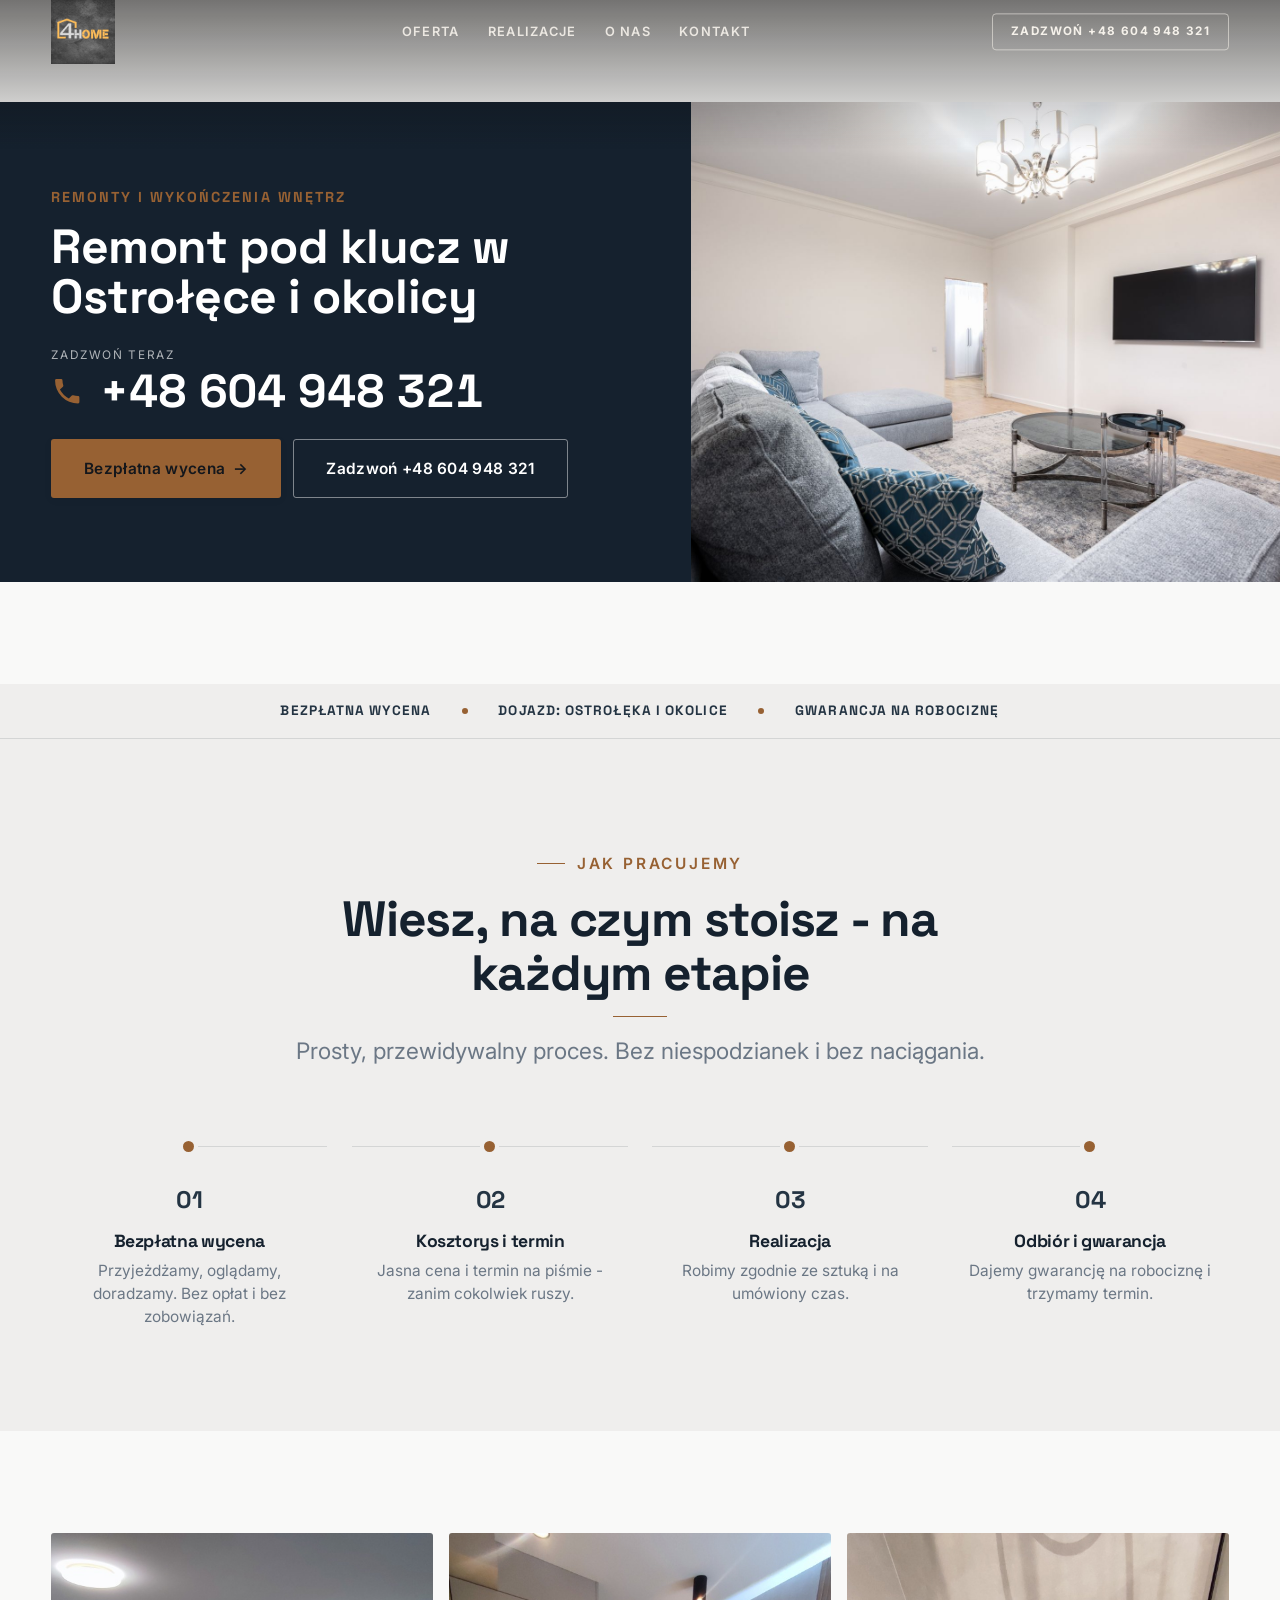
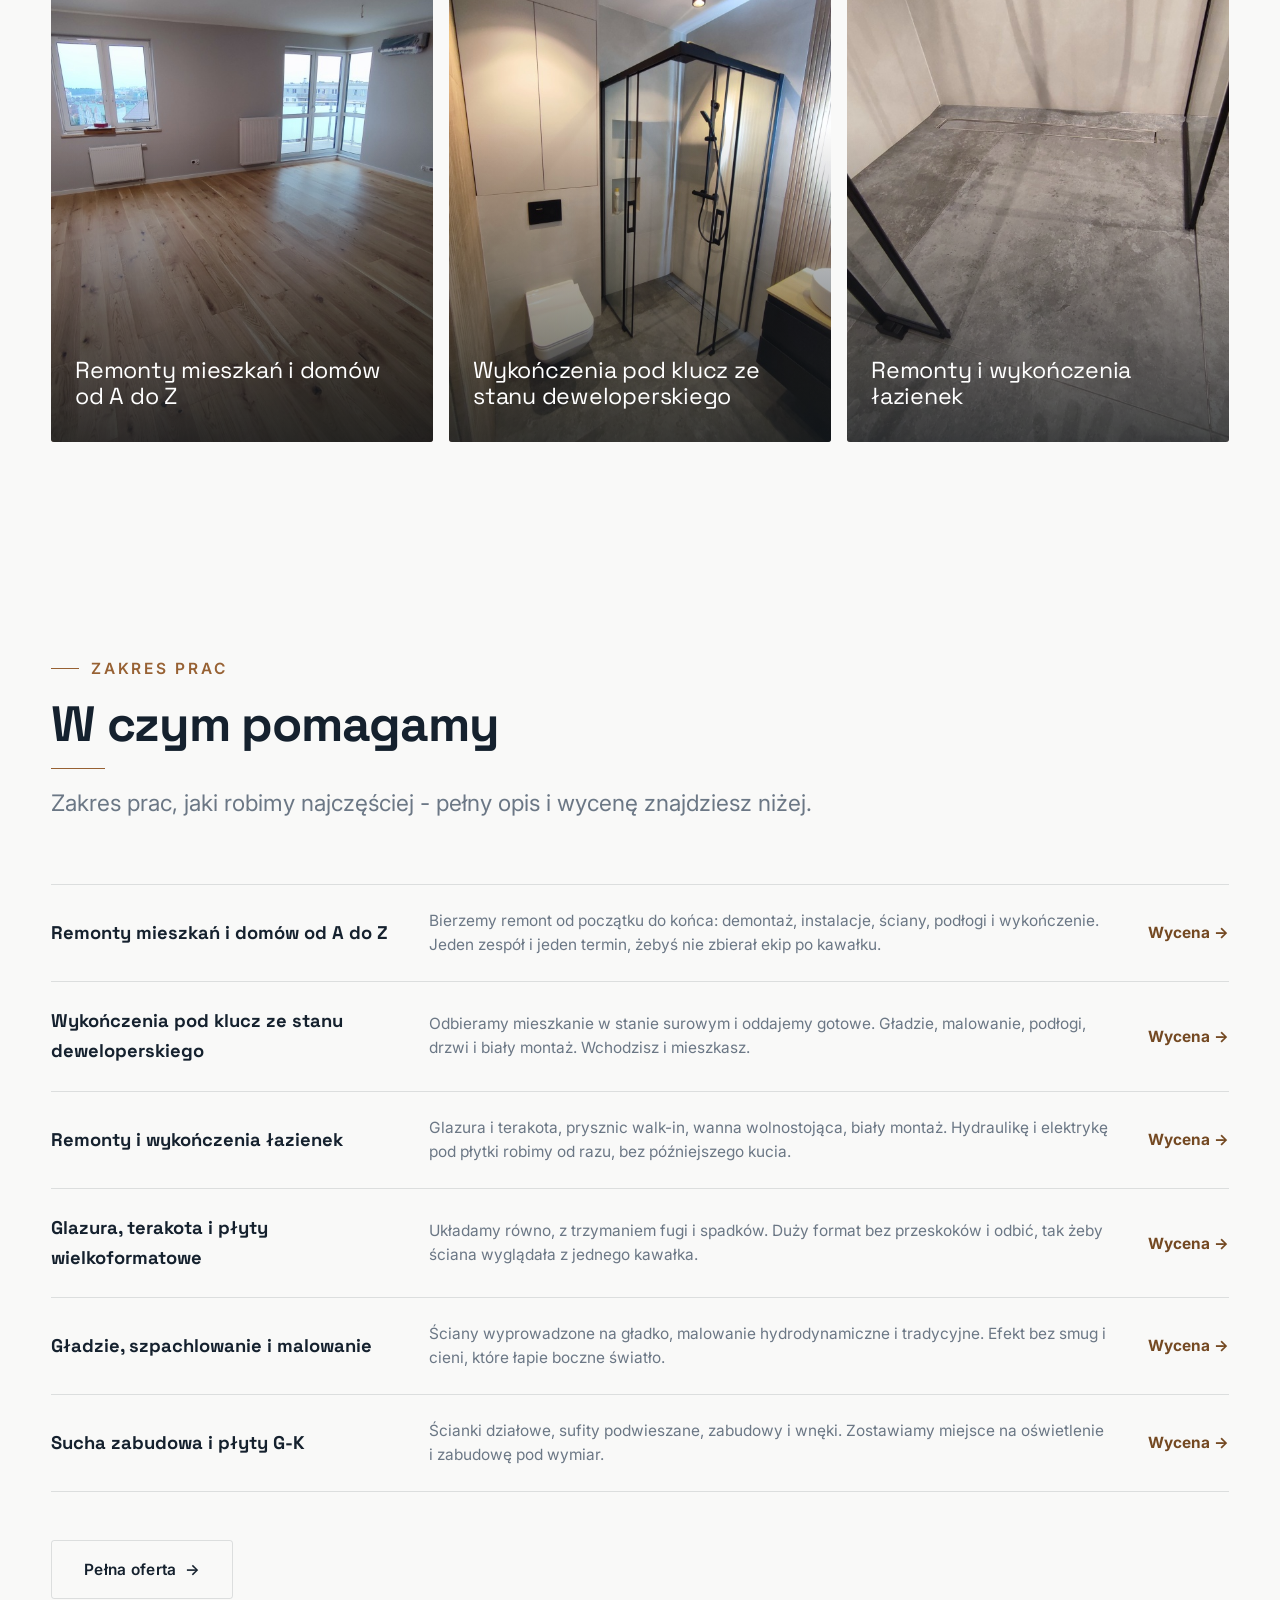
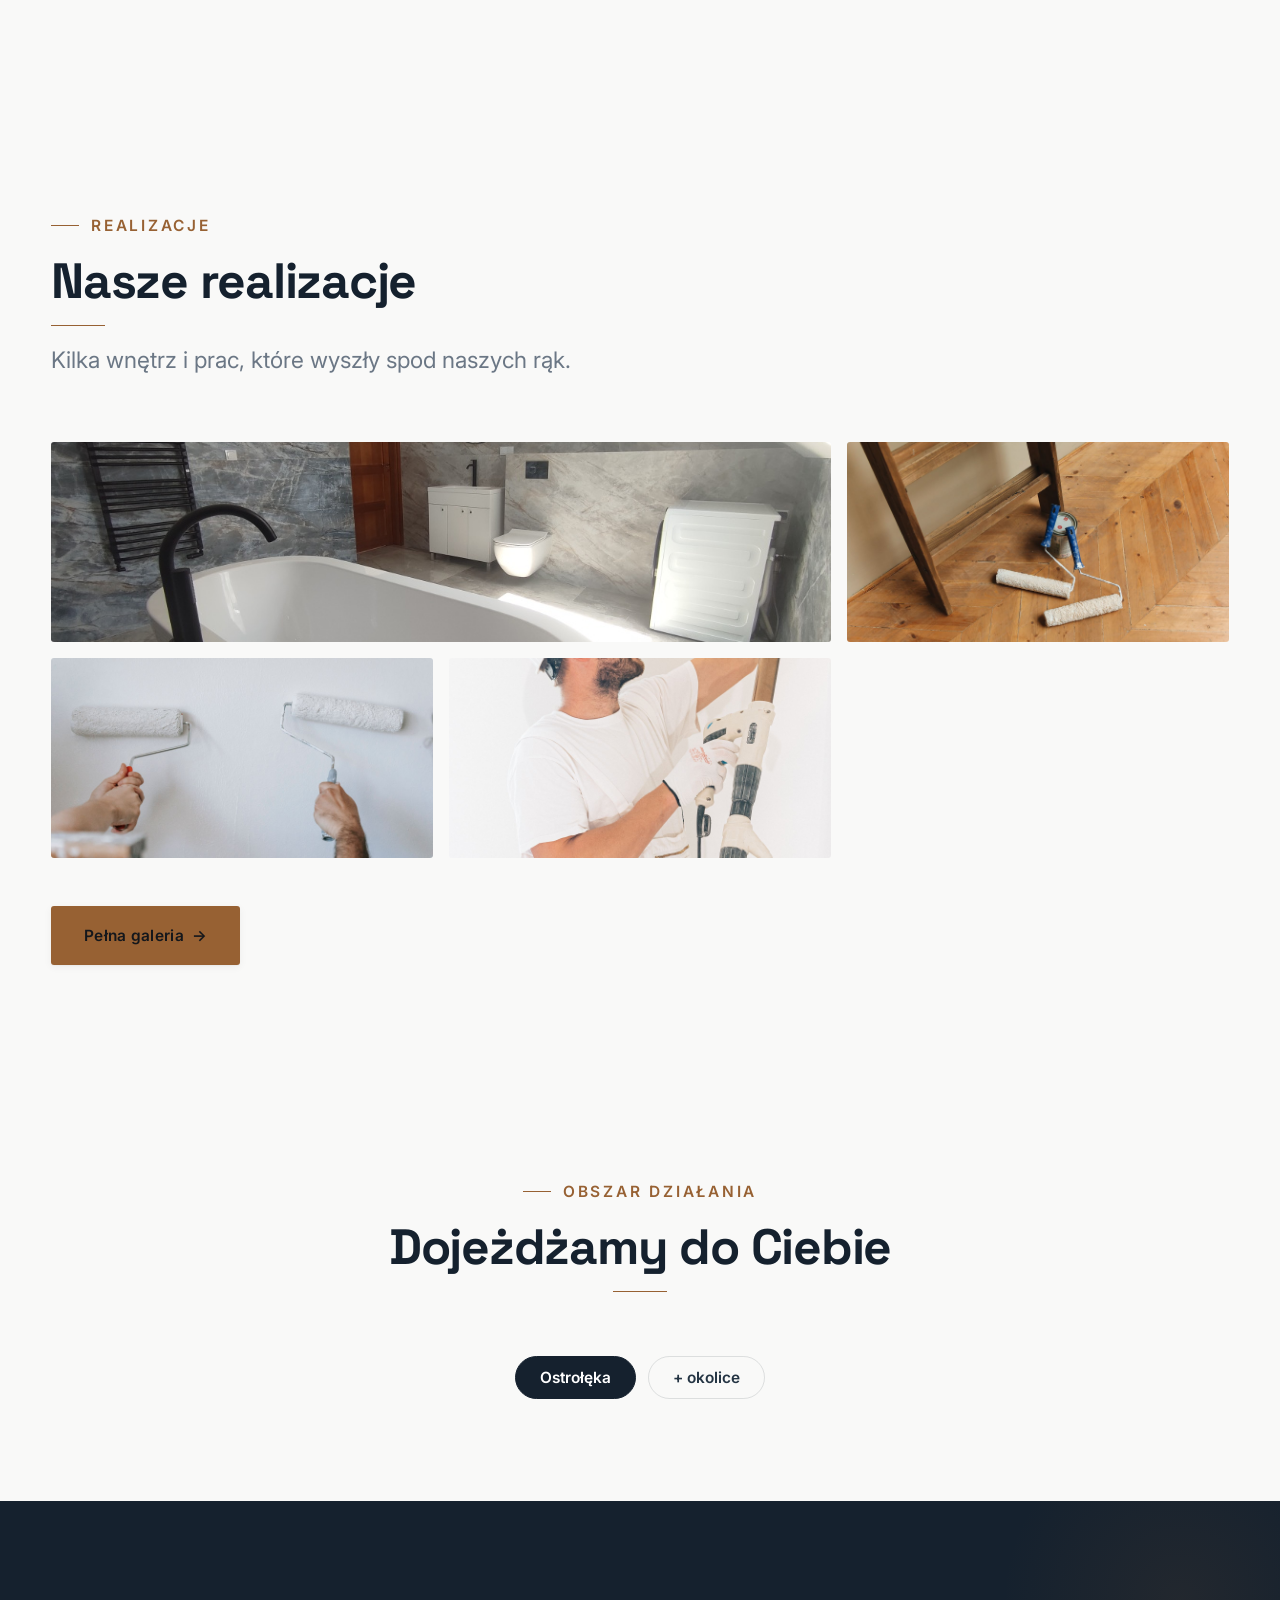
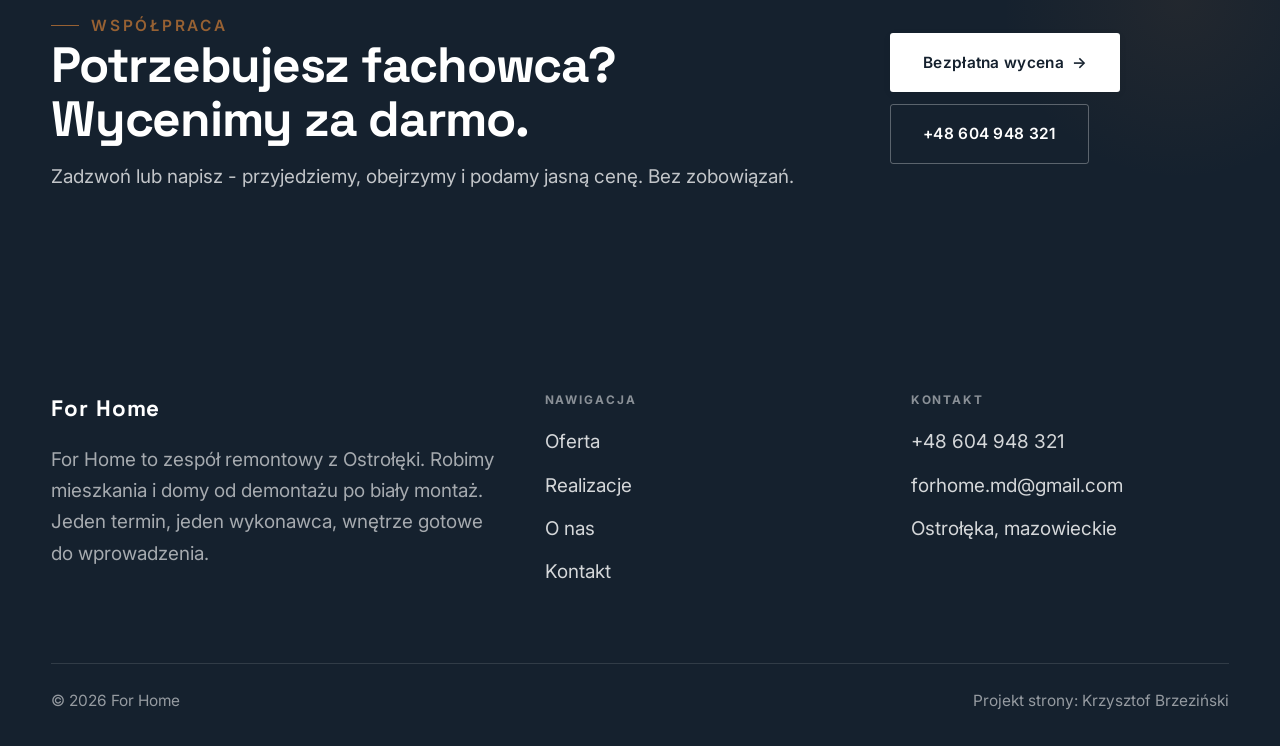
==== index.html @ b2cbcea8 "Demo strony For Home - remonty i wykończenia wnętrz (Ostrołęka)" ====
<!DOCTYPE html>
<html lang="pl">
<head>
<meta charset="UTF-8">
<meta name="viewport" content="width=device-width, initial-scale=1.0">
<title>For Home</title>
<meta name="description" content="For Home - remonty i wykończenia wnętrz w Ostrołęce i okolicy. Mieszkania pod klucz, łazienki, glazura, gładzie i malowanie, sucha zabudowa. Jeden zespół od demontażu po biały montaż. Zadzwoń po wycenę.">
<link rel="preconnect" href="https://fonts.googleapis.com">
<link rel="preconnect" href="https://fonts.gstatic.com" crossorigin>
<link href="https://fonts.googleapis.com/css2?family=Space+Grotesk:wght@500;600;700&family=Inter:wght@400;500;600&display=swap" rel="stylesheet">
<link rel="stylesheet" href="assets/styles.css">
</head>
<body>

<header class="nav">
  <div class="wrap nav-inner">
    <a class="brand brand-has-logo" href="index.html"><img class="brand-logo" src="img/logo.png" alt="For Home"></a>
    <nav class="nav-links">
      <a href="oferta.html">Oferta</a>
      <a href="realizacje.html">Realizacje</a>
      <a href="o-nas.html">O nas</a>
      <a href="kontakt.html">Kontakt</a>
      <a href="tel:+48604948321" class="btn btn-accent">Zadzwoń +48 604 948 321</a>
    </nav>
    <button class="nav-toggle" aria-label="Menu"><span></span><span></span><span></span></button>
  </div>
</header>

<section class="hero-fach">
  <img class="hf-photo" src="img/hero.jpg" alt="For Home">
  <div class="hf-panel">
      <span class="hf-kicker">Remonty i wykończenia wnętrz</span>
      <h1 class="hf-title">Remont pod klucz w Ostrołęce i okolicy</h1>
      <a class="hf-phone" href="tel:+48604948321"><span class="hf-phone-lab">Zadzwoń teraz</span><span class="hf-phone-num"><svg class="ico-tel" width="16" height="16" viewBox="0 0 24 24" fill="none" aria-hidden="true"><path d="M6.6 10.8a15.5 15.5 0 0 0 6.6 6.6l2.2-2.2a1 1 0 0 1 1-.24 11.4 11.4 0 0 0 3.6.58 1 1 0 0 1 1 1V20a1 1 0 0 1-1 1A17 17 0 0 1 3 4a1 1 0 0 1 1-1h3.5a1 1 0 0 1 1 1c0 1.25.2 2.46.58 3.6a1 1 0 0 1-.25 1l-2.23 2.2Z" fill="currentColor"/></svg> +48 604 948 321</span></a>
      <div class="hf-actions">
        <a href="kontakt.html" class="btn btn-accent">Bezpłatna wycena <span class="arr">→</span></a>
        <a href="tel:+48604948321" class="btn btn-ghost hf-ghost">Zadzwoń +48 604 948 321</a>
      </div>
  </div>
</section>
<section class="fach-promise">
  <div class="wrap">
    <ul class="fp-row reveal"><li>Bezpłatna wycena</li><li>Dojazd: Ostrołęka i okolice</li><li>Gwarancja na robociznę</li></ul>
  </div>
</section>
<section class="proces fachowcy">
  <div class="wrap">
    <div class="head center reveal">
      <span class="eyebrow">Jak pracujemy</span>
      <h2>Wiesz, na czym stoisz - na każdym etapie</h2>
      <p>Prosty, przewidywalny proces. Bez niespodzianek i bez naciągania.</p>
    </div>
    <ol class="proces-line">
      <li class="reveal"><span class="pno">01</span><h3>Bezpłatna wycena</h3><p>Przyjeżdżamy, oglądamy, doradzamy. Bez opłat i bez zobowiązań.</p></li>
      <li class="reveal"><span class="pno">02</span><h3>Kosztorys i termin</h3><p>Jasna cena i termin na piśmie - zanim cokolwiek ruszy.</p></li>
      <li class="reveal"><span class="pno">03</span><h3>Realizacja</h3><p>Robimy zgodnie ze sztuką i na umówiony czas.</p></li>
      <li class="reveal"><span class="pno">04</span><h3>Odbiór i gwarancja</h3><p>Dajemy gwarancję na robociznę i trzymamy termin.</p></li>
    </ol>
  </div>
</section>
<section class="gateways-band">
  <div class="wrap">
    <div class="gateways">
      <a href="oferta.html" class="gateway reveal"><img src="img/g1.jpg" alt="Remonty mieszkań i domów od A do Z" loading="lazy"><span class="g-ttl">Remonty mieszkań i domów od A do Z</span></a>
      <a href="oferta.html" class="gateway reveal"><img src="img/g2.jpg" alt="Wykończenia pod klucz ze stanu deweloperskiego" loading="lazy"><span class="g-ttl">Wykończenia pod klucz ze stanu deweloperskiego</span></a>
      <a href="oferta.html" class="gateway reveal"><img src="img/g3.jpg" alt="Remonty i wykończenia łazienek" loading="lazy"><span class="g-ttl">Remonty i wykończenia łazienek</span></a>
    </div>
  </div>
</section>
<section class="fach-uslugi">
  <div class="wrap">
    <div class="head reveal">
      <span class="eyebrow">Zakres prac</span>
      <h2>W czym pomagamy</h2>
      <p>Zakres prac, jaki robimy najczęściej - pełny opis i wycenę znajdziesz niżej.</p>
    </div>
    <ul class="fu-list">
      <li class="fu-row reveal"><div class="fu-name">Remonty mieszkań i domów od A do Z</div><div class="fu-desc">Bierzemy remont od początku do końca: demontaż, instalacje, ściany, podłogi i wykończenie. Jeden zespół i jeden termin, żebyś nie zbierał ekip po kawałku.</div><a class="fu-cta" href="kontakt.html">Wycena <span class="arr">→</span></a></li>
      <li class="fu-row reveal"><div class="fu-name">Wykończenia pod klucz ze stanu deweloperskiego</div><div class="fu-desc">Odbieramy mieszkanie w stanie surowym i oddajemy gotowe. Gładzie, malowanie, podłogi, drzwi i biały montaż. Wchodzisz i mieszkasz.</div><a class="fu-cta" href="kontakt.html">Wycena <span class="arr">→</span></a></li>
      <li class="fu-row reveal"><div class="fu-name">Remonty i wykończenia łazienek</div><div class="fu-desc">Glazura i terakota, prysznic walk-in, wanna wolnostojąca, biały montaż. Hydraulikę i elektrykę pod płytki robimy od razu, bez późniejszego kucia.</div><a class="fu-cta" href="kontakt.html">Wycena <span class="arr">→</span></a></li>
      <li class="fu-row reveal"><div class="fu-name">Glazura, terakota i płyty wielkoformatowe</div><div class="fu-desc">Układamy równo, z trzymaniem fugi i spadków. Duży format bez przeskoków i odbić, tak żeby ściana wyglądała z jednego kawałka.</div><a class="fu-cta" href="kontakt.html">Wycena <span class="arr">→</span></a></li>
      <li class="fu-row reveal"><div class="fu-name">Gładzie, szpachlowanie i malowanie</div><div class="fu-desc">Ściany wyprowadzone na gładko, malowanie hydrodynamiczne i tradycyjne. Efekt bez smug i cieni, które łapie boczne światło.</div><a class="fu-cta" href="kontakt.html">Wycena <span class="arr">→</span></a></li>
      <li class="fu-row reveal"><div class="fu-name">Sucha zabudowa i płyty G-K</div><div class="fu-desc">Ścianki działowe, sufity podwieszane, zabudowy i wnęki. Zostawiamy miejsce na oświetlenie i zabudowę pod wymiar.</div><a class="fu-cta" href="kontakt.html">Wycena <span class="arr">→</span></a></li>
    </ul>
    <div style="margin-top:var(--space-7)" class="reveal"><a href="oferta.html" class="btn btn-ghost">Pełna oferta <span class="arr">→</span></a></div>
  </div>
</section>
<section>
  <div class="wrap">
    <div class="head reveal">
      <span class="eyebrow">Realizacje</span>
      <h2>Nasze realizacje</h2>
      <p>Kilka wnętrz i prac, które wyszły spod naszych rąk.</p>
    </div>
    <div class="gallery">
      <div class="tile t-two3 reveal"><img src="img/g4.jpg" alt="Łazienka z wanną wolnostojącą" loading="lazy"><div class="cap">Łazienka z wanną wolnostojącą</div></div>
      <div class="tile t-third reveal"><img src="img/g5.jpg" alt="Montaż podłóg i listew" loading="lazy"><div class="cap">Montaż podłóg i listew</div></div>
      <div class="tile t-third reveal"><img src="img/g6.jpg" alt="Szpachlowanie i malowanie ścian" loading="lazy"><div class="cap">Szpachlowanie i malowanie ścian</div></div>
      <div class="tile t-third reveal"><img src="img/about.jpg" alt="Gładzie i przygotowanie ścian" loading="lazy"><div class="cap">Gładzie i przygotowanie ścian</div></div>
    </div>
    <div style="margin-top:var(--space-7)" class="reveal"><a href="realizacje.html" class="btn btn-accent">Pełna galeria <span class="arr">→</span></a></div>
  </div>
</section>
<section class="obszar">
  <div class="wrap">
    <div class="head center reveal">
      <span class="eyebrow">Obszar działania</span>
      <h2>Dojeżdżamy do Ciebie</h2>
    </div>
    <ul class="obszar-list reveal"><li class="is-home">Ostrołęka</li><li>+ okolice</li></ul>
  </div>
</section>
<section class="cta">
  <div class="wrap">
    <div class="reveal">
      <span class="eyebrow">Współpraca</span>
      <h2>Potrzebujesz fachowca? Wycenimy za darmo.</h2>
      <p>Zadzwoń lub napisz - przyjedziemy, obejrzymy i podamy jasną cenę. Bez zobowiązań.</p>
    </div>
    <div class="cta-actions reveal">
      <a href="kontakt.html" class="btn btn-light">Bezpłatna wycena <span class="arr">→</span></a>
      <a href="tel:+48604948321" class="btn btn-ghost" style="color:#fff;border-color:rgba(255,255,255,.3)">+48 604 948 321</a>
    </div>
  </div>
</section>

<footer>
  <div class="wrap">
    <div class="foot-grid">
      <div class="foot-brand">
        <div class="name">For Home</div>
        <p>For Home to zespół remontowy z Ostrołęki. Robimy mieszkania i domy od demontażu po biały montaż. Jeden termin, jeden wykonawca, wnętrze gotowe do wprowadzenia.</p>
      </div>
      <div class="foot-col">
        <h4>Nawigacja</h4>
        <a href="oferta.html">Oferta</a>
        <a href="realizacje.html">Realizacje</a>
        <a href="o-nas.html">O nas</a>
        <a href="kontakt.html">Kontakt</a>
      </div>
      <div class="foot-col">
        <h4>Kontakt</h4>
        <a href="tel:+48604948321">+48 604 948 321</a>
        <a href="mailto:forhome.md@gmail.com">forhome.md@gmail.com</a>
        <p>Ostrołęka, mazowieckie</p>
      </div>
    </div>
    <div class="foot-bot">
      <span>© 2026 For Home</span>
      <span>Projekt strony: Krzysztof Brzeziński</span>
    </div>
  </div>
</footer>
<div class="sticky-call"><a class="sc-call" href="tel:+48604948321"><svg class="ico-tel" width="16" height="16" viewBox="0 0 24 24" fill="none" aria-hidden="true"><path d="M6.6 10.8a15.5 15.5 0 0 0 6.6 6.6l2.2-2.2a1 1 0 0 1 1-.24 11.4 11.4 0 0 0 3.6.58 1 1 0 0 1 1 1V20a1 1 0 0 1-1 1A17 17 0 0 1 3 4a1 1 0 0 1 1-1h3.5a1 1 0 0 1 1 1c0 1.25.2 2.46.58 3.6a1 1 0 0 1-.25 1l-2.23 2.2Z" fill="currentColor"/></svg> Zadzwoń</a><a class="sc-quote" href="kontakt.html">Bezpłatna wycena</a></div>

<script src="assets/main.js"></script>
</body>
</html>
---- assets/styles.css ----
/* ============================================================
   STOLBASZ — premium, architektoniczny B2B fit-out
   Jasna paleta, zero brązu. System wg premium-web-craft.
   Projekt strony: Krzysztof Brzeziński
   ============================================================ */

:root{
  /* PALETA — jasna, architektoniczna, chłodna */
  --paper:#F4F6F8;          /* główne tło */
  --paper-2:#E7EBEF;        /* sekcje alternatywne (chłodny jasny szary) */
  --paper-3:#E7EBEF;        /* delikatne wypełnienia */
  --ink:#15212E;            /* tekst główny — chłodny grafit */
  --ink-soft:#243443;       /* nagłówki drugorzędne */
  --muted:#6B7785;          /* tekst poboczny */
  --line:rgba(21,33,46,.12);/* hairline */
  --accent:#E8A317;         /* stonowany petrol-slate — jedyny akcent */
  --accent-d:#C9870C;
  --accent-soft:rgba(232,163,23,.10);
  --dark:#15212E;           /* sekcje ciemne (stopka/CTA) */

  /* ODSTĘPY — skala 4/8 */
  --space-1:4px; --space-2:8px; --space-3:12px; --space-4:16px; --space-5:24px;
  --space-6:32px; --space-7:48px; --space-8:64px; --space-9:96px; --space-10:128px;

  /* TYPOGRAFIA — fluid clamp() (skala podbita 16.07.2026: większe, czytelniejsze litery — uwaga Adama) */
  --text-sm:clamp(.9rem,.87rem + .12vw,1rem);
  --text-base:clamp(1.08rem,1.04rem + .18vw,1.2rem);
  --text-lg:clamp(1.24rem,1.15rem + .34vw,1.44rem);
  --text-h3:clamp(1.34rem,1.22rem + .55vw,1.66rem);
  --text-h2:clamp(2.1rem,1.66rem + 2.1vw,3.1rem);
  --text-h1:clamp(2.9rem,2.1rem + 4vw,5.1rem);

  /* PROMIENIE — architektoniczne, raczej ostre */
  --r-sm:3px; --r-md:6px; --r-lg:10px;

  /* RUCH */
  --ease:cubic-bezier(.25,.46,.45,.94); --dur:.24s;

  /* CIENIE — miękkie, warstwowe */
  --sh-sm:0 1px 2px rgba(16,24,32,.04), 0 2px 8px rgba(16,24,32,.05);
  --sh-md:0 2px 6px rgba(16,24,32,.05), 0 12px 28px -8px rgba(16,24,32,.12);
  --sh-lg:0 6px 14px rgba(16,24,32,.07), 0 26px 56px -18px rgba(16,24,32,.22);

  --hairline:1px solid var(--line);

  --font-display:'Space Grotesk','Inter',sans-serif;
  --font-body:'Inter',sans-serif;
}

*{box-sizing:border-box;margin:0;padding:0}
html{scroll-behavior:smooth}
body{
  font-family:var(--font-body);
  font-size:var(--text-base);
  line-height:1.65;
  color:var(--ink);
  background:var(--paper);
  -webkit-font-smoothing:antialiased;
  text-rendering:optimizeLegibility;
}
img{max-width:100%;display:block}
a{color:inherit;text-decoration:none}

.wrap{width:min(92%,1180px);margin-inline:auto}
section{padding-block:clamp(52px,6.5vw,96px)}

h1,h2,h3{font-family:var(--font-display);font-weight:700;line-height:1.08;letter-spacing:-.02em;color:var(--ink)}
h1{font-size:var(--text-h1);letter-spacing:-.035em}
h2{font-size:var(--text-h2);letter-spacing:-.025em}
h3{font-size:var(--text-h3)}
p{max-width:65ch}

.eyebrow{
  font-family:var(--font-body);
  font-size:var(--text-sm);
  font-weight:600;
  letter-spacing:.18em;
  text-transform:uppercase;
  color:var(--accent);
  display:inline-flex;align-items:center;gap:var(--space-3);
}
.eyebrow::before{content:"";width:28px;height:1px;background:var(--accent);display:inline-block}

.muted{color:var(--muted)}
.lead{font-size:var(--text-lg);line-height:1.55;color:var(--ink-soft);max-width:50ch}

/* ---------- BUTTONS ---------- */
.btn{
  display:inline-flex;align-items:center;gap:var(--space-2);
  font-weight:600;font-size:var(--text-sm);letter-spacing:.02em;
  padding:var(--space-4) var(--space-6);
  border-radius:var(--r-sm);
  transition:transform var(--dur) var(--ease),box-shadow var(--dur) var(--ease),background var(--dur) var(--ease);
  cursor:pointer;border:1px solid transparent;
}
.btn-accent{background:var(--accent);color:#fff;box-shadow:var(--sh-sm)}
.btn-accent:hover{background:var(--accent-d);transform:translateY(-2px);box-shadow:var(--sh-md)}
.btn-accent:active{transform:translateY(0);box-shadow:var(--sh-sm)}
.btn-ghost{background:transparent;color:var(--ink);border-color:var(--line)}
.btn-ghost:hover{border-color:var(--accent);color:var(--accent);transform:translateY(-2px)}
.btn-light{background:#fff;color:var(--ink);box-shadow:var(--sh-sm)}
.btn-light:hover{transform:translateY(-2px);box-shadow:var(--sh-md)}
.btn .arr{transition:transform var(--dur) var(--ease)}
.btn:hover .arr{transform:translateX(4px)}

/* ---------- NAV ---------- */
.nav{
  position:sticky;top:0;z-index:50;
  background:color-mix(in srgb,var(--paper) 88%,transparent);
  backdrop-filter:saturate(140%) blur(10px);
  border-bottom:var(--hairline);
}
.nav-inner{display:flex;align-items:center;justify-content:space-between;height:72px}
.brand{display:flex;flex-direction:column;line-height:1}
.brand .name{font-family:var(--font-display);font-weight:800;font-size:1.35rem;letter-spacing:.04em}
.brand .sub{font-size:.62rem;letter-spacing:.34em;text-transform:uppercase;color:var(--muted);margin-top:5px}
.nav-links{display:flex;align-items:center;gap:var(--space-6)}
.nav-links a{font-size:var(--text-sm);font-weight:500;color:var(--ink-soft);position:relative;padding-block:4px;transition:color var(--dur) var(--ease)}
.nav-links a::after{content:"";position:absolute;left:0;bottom:0;width:0;height:1.5px;background:var(--accent);transition:width var(--dur) var(--ease)}
.nav-links a:hover,.nav-links a.active{color:var(--ink)}
.nav-links a:hover::after,.nav-links a.active::after{width:100%}
.nav-links .btn{padding:var(--space-2) var(--space-5)}
/* przyciski w nav: właściwy kolor (przebij .nav-links a) + bez podkreślenia */
.nav-links a.btn-accent{color:#fff}
.nav-links a.btn-ghost,.nav-links a.btn-light{color:var(--ink)}
.nav-links a.btn::after{display:none}
.nav-toggle{display:none;background:none;border:none;cursor:pointer;flex-direction:column;gap:5px;padding:8px}
.nav-toggle span{width:24px;height:2px;background:var(--ink);transition:var(--dur)}

/* ---------- HERO (split) ---------- */
.hero{position:relative;overflow:hidden;border-bottom:var(--hairline)}
.hero-grid{display:grid;grid-template-columns:1.05fr .95fr;gap:clamp(24px,4vw,60px);align-items:center;
  padding-block:clamp(36px,4.5vw,64px)}
.hero-copy .eyebrow{margin-bottom:var(--space-5)}
.hero-copy h1{margin-bottom:var(--space-5)}
.hero-copy .lead{margin-bottom:var(--space-7)}
.hero-actions{display:flex;flex-wrap:wrap;gap:var(--space-4)}
.hero-art{position:relative;aspect-ratio:4/3;border-radius:var(--r-lg);overflow:hidden;box-shadow:var(--sh-lg)}
.hero-art img{width:100%;height:100%;object-fit:cover}
.hero-art::after{content:"";position:absolute;inset:0;background:linear-gradient(180deg,transparent 55%,rgba(18,24,28,.28))}
.hero-badge{position:absolute;left:var(--space-5);bottom:var(--space-5);z-index:2;
  background:rgba(252,252,251,.94);backdrop-filter:blur(4px);
  border-radius:var(--r-md);padding:var(--space-4) var(--space-5);box-shadow:var(--sh-md);max-width:78%}
.hero-badge strong{display:block;font-family:var(--font-display);font-size:1rem;letter-spacing:-.01em}
.hero-badge span{font-size:var(--text-sm);color:var(--muted)}

/* ---------- HERO duży / kinowy (strona główna) ---------- */
.hero-cine{position:relative;min-height:clamp(560px,82vh,840px);min-height:clamp(560px,82svh,840px);display:flex;align-items:center;overflow:hidden;border-bottom:var(--hairline)}
.hero-cine>img{position:absolute;inset:0;width:100%;height:100%;object-fit:cover;z-index:0}
.hero-cine::after{content:"";position:absolute;inset:0;z-index:1;
  background:linear-gradient(95deg,rgba(13,18,23,.86) 0%,rgba(13,18,23,.64) 32%,rgba(13,18,23,.24) 62%,rgba(13,18,23,.04) 100%)}
.hero-cine .wrap{position:relative;z-index:2;padding-block:var(--space-8)}
.hero-cine .hero-copy{max-width:660px}
.hero-cine .eyebrow{color:#fff;margin-bottom:var(--space-5)}
.hero-cine .eyebrow::before{background:#fff}
.hero-cine h1{color:#fff;margin-bottom:var(--space-5);font-size:clamp(2.9rem,2rem + 4.4vw,5.2rem)}
.hero-cine .lead{color:rgba(255,255,255,.92);max-width:48ch;margin-bottom:var(--space-7)}
.hero-cine .hero-actions{display:flex;flex-wrap:wrap;gap:var(--space-4)}
@media(max-width:680px){
  .hero-cine{min-height:clamp(520px,76vh,640px);min-height:clamp(520px,76svh,640px);align-items:flex-end}
  .hero-cine::after{background:linear-gradient(0deg,rgba(13,18,23,.9) 6%,rgba(13,18,23,.45) 55%,rgba(13,18,23,.25) 100%)}
  .hero-cine .wrap{padding-bottom:var(--space-9)}
}

/* full-bleed hero variant (podstrony) */
.pagehead{position:relative;min-height:46vh;min-height:46svh;display:flex;align-items:flex-end;overflow:hidden;border-bottom:var(--hairline)}
.pagehead img{position:absolute;inset:0;width:100%;height:100%;object-fit:cover}
.pagehead::after{content:"";position:absolute;inset:0;background:linear-gradient(180deg,rgba(18,24,28,.25),rgba(18,24,28,.62))}
.pagehead .wrap{position:relative;z-index:2;padding-block:var(--space-9);color:#fff}
.pagehead h1{color:#fff;max-width:18ch}
.pagehead .eyebrow{color:#fff}
.pagehead .eyebrow::before{background:#fff}
.pagehead p{color:rgba(255,255,255,.86);margin-top:var(--space-4);max-width:54ch}

/* ---------- STRIP (pasek skrótów / liczby) ---------- */
.strip{background:var(--dark);color:#fff}
.strip .wrap{display:grid;grid-template-columns:repeat(4,1fr);gap:var(--space-6);padding-block:var(--space-8)}
.strip .item .k{font-family:var(--font-display);font-size:clamp(1.6rem,1.2rem + 1.4vw,2.4rem);font-weight:800;letter-spacing:-.02em;color:#fff}
.strip .item .v{font-size:var(--text-sm);color:rgba(255,255,255,.66);margin-top:var(--space-2);line-height:1.45}
.strip .item{border-left:2px solid var(--accent);padding-left:var(--space-5)}

/* ---------- SECTION HEAD ---------- */
.head{max-width:48rem;margin-bottom:var(--space-8)}
.head.center{margin-inline:auto;text-align:center}
.head .eyebrow{margin-bottom:var(--space-4)}
.head h2{margin-bottom:var(--space-4)}
.head p{color:var(--muted);font-size:var(--text-lg);line-height:1.55}
.head.center p{margin-inline:auto}

/* ---------- INTRO SPLIT ---------- */
.split{display:grid;grid-template-columns:.92fr 1.08fr;gap:clamp(28px,5vw,80px);align-items:center}
.split.rev{grid-template-columns:1.08fr .92fr}
.split.rev .split-art{order:-1}
.split-art{position:relative;aspect-ratio:5/4;border-radius:var(--r-lg);overflow:hidden;box-shadow:var(--sh-lg)}
.split-art img{width:100%;height:100%;object-fit:cover}
.split-copy h2{margin-bottom:var(--space-5)}
.split-copy p+p{margin-top:var(--space-4)}
.split-copy .btn{margin-top:var(--space-6)}

/* ---------- SERVICES (zakres) ---------- */
.svc-grid{display:grid;grid-template-columns:repeat(auto-fit,minmax(280px,1fr));gap:var(--space-5)}
.svc{background:#fff;border:var(--hairline);border-radius:var(--r-md);padding:var(--space-7) var(--space-6);
  transition:transform var(--dur) var(--ease),box-shadow var(--dur) var(--ease),border-color var(--dur) var(--ease);
  position:relative;overflow:hidden}
.svc::before{content:"";position:absolute;left:0;top:0;width:3px;height:0;background:var(--accent);transition:height var(--dur) var(--ease)}
.svc:hover{transform:translateY(-4px);box-shadow:var(--sh-md);border-color:transparent}
.svc:hover::before{height:100%}
.svc .ic{font-family:var(--font-display);font-size:.8rem;font-weight:700;letter-spacing:.12em;color:var(--accent);margin-bottom:var(--space-4)}
.svc h3{margin-bottom:var(--space-3);font-size:1.22rem}
.svc p{color:var(--muted);font-size:var(--text-base);line-height:1.6}

/* big detailed service rows */
.svc-row{display:grid;grid-template-columns:.8fr 1.2fr;gap:clamp(20px,4vw,60px);align-items:center;padding-block:var(--space-8)}
.svc-row+.svc-row{border-top:var(--hairline)}
.svc-row.rev{grid-template-columns:1.2fr .8fr}
.svc-row.rev .svc-row-art{order:-1}
.svc-row-art{aspect-ratio:4/3;border-radius:var(--r-md);overflow:hidden;box-shadow:var(--sh-md)}
.svc-row-art img{width:100%;height:100%;object-fit:cover}
.svc-row h3{font-size:1.5rem;margin-bottom:var(--space-4)}
.svc-row .num{font-family:var(--font-display);font-size:.85rem;font-weight:700;letter-spacing:.14em;color:var(--accent);display:block;margin-bottom:var(--space-3)}
.svc-row ul{list-style:none;margin-top:var(--space-4);display:flex;flex-direction:column;gap:var(--space-2)}
.svc-row li{position:relative;padding-left:var(--space-5);color:var(--muted);font-size:var(--text-base)}
.svc-row li::before{content:"";position:absolute;left:0;top:.62em;width:8px;height:1px;background:var(--accent)}

/* ---------- GALLERY (realizacje) ---------- */
.gallery{display:grid;grid-template-columns:repeat(12,1fr);gap:var(--space-4);grid-auto-rows:200px}
/* GALERIA MASONRY — pionowe zdjęcia (portrety beauty/wellness) bez przycinania: kolumny, height auto */
.gallery-masonry{column-count:3;column-gap:var(--space-4)}
@media(max-width:900px){.gallery-masonry{column-count:2}}
@media(max-width:560px){.gallery-masonry{column-count:1}}
.gallery-masonry .m-tile{break-inside:avoid;margin:0 0 var(--space-4);padding:0;position:relative;overflow:hidden;border-radius:var(--r-md);border:1px solid var(--line)}
.gallery-masonry .m-tile img{width:100%;height:auto;display:block}
.gallery-masonry .m-tile .cap{position:absolute;left:0;right:0;bottom:0;padding:var(--space-4);color:#fff;background:linear-gradient(0deg,rgba(0,0,0,.55),transparent);font-size:var(--text-sm)}
.gallery-masonry .m-tile .cap small{display:block;font-weight:400;opacity:.78;letter-spacing:.04em;text-transform:uppercase;font-size:.66rem;margin-top:3px}
.tile{position:relative;overflow:hidden;border-radius:var(--r-md);box-shadow:var(--sh-sm);
  transition:transform var(--dur) var(--ease),box-shadow var(--dur) var(--ease)}
.tile img{width:100%;height:100%;object-fit:cover;transition:transform .6s var(--ease)}
.tile:hover{box-shadow:var(--sh-md)}
.tile:hover img{transform:scale(1.05)}
.tile .cap{position:absolute;left:0;right:0;bottom:0;padding:var(--space-5) var(--space-4) var(--space-4);
  background:linear-gradient(transparent,rgba(18,24,28,.78));color:#fff;
  font-size:var(--text-sm);font-weight:600;letter-spacing:.01em;
  opacity:0;transform:translateY(8px);transition:var(--dur) var(--ease)}
.tile:hover .cap{opacity:1;transform:translateY(0)}
.tile .cap small{display:block;font-weight:400;opacity:.78;letter-spacing:.04em;text-transform:uppercase;font-size:.66rem;margin-top:3px}
/* bento spans */
.t-wide{grid-column:span 6}
.t-tall{grid-column:span 6;grid-row:span 2}
.t-std{grid-column:span 6}
.t-third{grid-column:span 4}
.t-two3{grid-column:span 8}

/* ---------- TRUST / WIARYGODNOŚĆ ---------- */
.trust{background:var(--paper-2)}
.trust-grid{display:grid;grid-template-columns:repeat(auto-fit,minmax(240px,1fr));gap:var(--space-5);margin-top:var(--space-7)}
.trust-card{background:#fff;border-radius:var(--r-md);padding:var(--space-7) var(--space-6);box-shadow:var(--sh-sm);border-top:3px solid var(--accent)}
.trust-card .big{font-family:var(--font-display);font-size:clamp(1.8rem,1.3rem + 1.6vw,2.6rem);font-weight:800;letter-spacing:-.02em;color:var(--ink);line-height:1}
.trust-card h3{font-size:1.12rem;margin:var(--space-3) 0 var(--space-2)}
.trust-card p{color:var(--muted);font-size:var(--text-base);line-height:1.55}

/* ---------- CTA band ---------- */
.cta{background:var(--dark);color:#fff;position:relative;overflow:hidden}
.cta .wrap{display:grid;grid-template-columns:1.4fr .6fr;gap:var(--space-7);align-items:center;position:relative;z-index:2}
.cta h2{color:#fff;max-width:20ch}
.cta p{color:rgba(255,255,255,.74);margin-top:var(--space-4)}
.cta-actions{display:flex;flex-direction:column;gap:var(--space-3);align-items:flex-start}
.cta::before{content:"";position:absolute;right:-80px;top:-80px;width:360px;height:360px;border-radius:50%;
  background:radial-gradient(circle,var(--accent-soft),transparent 70%)}

/* ---------- CONTACT ---------- */
.contact-grid{display:grid;grid-template-columns:.85fr 1.15fr;gap:clamp(28px,4vw,56px);align-items:start}
.info-list{display:flex;flex-direction:column;gap:var(--space-2)}
.info-row{display:flex;gap:var(--space-4);align-items:flex-start;padding-block:var(--space-4);border-bottom:var(--hairline)}
.info-row .ic{flex:none;width:42px;height:42px;display:grid;place-items:center;border-radius:50%;
  background:var(--accent-soft);color:var(--accent);font-size:1.05rem}
.info-row .lbl{font-size:.72rem;letter-spacing:.14em;text-transform:uppercase;color:var(--muted)}
.info-row .val{font-weight:600;font-size:var(--text-base);margin-top:2px}
.info-row a.val:hover{color:var(--accent)}
.map{border:none;border-radius:var(--r-lg);box-shadow:var(--sh-md);width:100%;height:100%;min-height:380px;filter:grayscale(.2) contrast(1.02)}
.form{background:#fff;border:var(--hairline);border-radius:var(--r-lg);padding:clamp(24px,3vw,40px);box-shadow:var(--sh-sm)}
.form .fld{margin-bottom:var(--space-5)}
.form label{display:block;font-size:var(--text-sm);font-weight:600;margin-bottom:var(--space-2)}
.form input,.form textarea{width:100%;font-family:inherit;font-size:var(--text-base);color:var(--ink);
  padding:var(--space-4);border:var(--hairline);border-radius:var(--r-sm);background:var(--paper);transition:border-color var(--dur)}
.form input:focus,.form textarea:focus{outline:none;border-color:var(--accent);background:#fff}
.form textarea{resize:vertical;min-height:120px}
.form .note{font-size:var(--text-sm);color:var(--muted);margin-top:var(--space-3)}

/* ---------- FOOTER ---------- */
footer{background:var(--dark);color:#fff;padding-block:var(--space-9) var(--space-6)}
.foot-grid{display:grid;grid-template-columns:1.4fr 1fr 1fr;gap:var(--space-7);margin-bottom:var(--space-8)}
.foot-brand .name{font-family:var(--font-display);font-weight:800;font-size:1.4rem;letter-spacing:.04em}
.foot-brand p{color:rgba(255,255,255,.62);margin-top:var(--space-4);font-size:var(--text-base);max-width:38ch}
.foot-col h4{font-size:.74rem;letter-spacing:.16em;text-transform:uppercase;color:rgba(255,255,255,.5);margin-bottom:var(--space-4)}
.foot-col a,.foot-col p{display:block;color:rgba(255,255,255,.82);font-size:var(--text-base);margin-bottom:var(--space-3)}
.foot-col a:hover{color:#fff}
.foot-bot{border-top:1px solid rgba(255,255,255,.12);padding-top:var(--space-5);display:flex;justify-content:space-between;flex-wrap:wrap;gap:var(--space-3);
  font-size:var(--text-sm);color:rgba(255,255,255,.55)}
.foot-bot a:hover{color:#fff}

/* ---------- REVEAL ---------- */
.reveal{opacity:0;transform:translateY(22px);transition:opacity .6s var(--ease),transform .6s var(--ease)}
.reveal.in{opacity:1;transform:none}

/* ---------- RESPONSIVE ---------- */
@media(max-width:920px){
  .hero-grid,.split,.split.rev,.svc-row,.svc-row.rev,.cta .wrap,.contact-grid,.foot-grid{grid-template-columns:1fr}
  .split.rev .split-art,.svc-row.rev .svc-row-art{order:0}
  .hero-art{aspect-ratio:16/10;max-height:420px}
  .strip .wrap{grid-template-columns:repeat(2,1fr);gap:var(--space-7)}
  .gallery{grid-auto-rows:180px}
  .t-wide,.t-tall,.t-std,.t-third,.t-two3{grid-column:span 6}
  .t-tall{grid-row:span 1}
  .cta-actions{flex-direction:row;flex-wrap:wrap}
  .foot-grid{gap:var(--space-6)}
}
@media(max-width:680px){
  .nav-links{position:fixed;inset:72px 0 auto 0;background:var(--paper);flex-direction:column;align-items:stretch;
    gap:0;padding:var(--space-4) 6%;border-bottom:var(--hairline);box-shadow:var(--sh-md);
    transform:translateY(-120%);transition:transform var(--dur) var(--ease)}
  .nav-links.open{transform:translateY(0)}
  .nav-links a{padding-block:var(--space-4);border-bottom:var(--hairline)}
  .nav-links .btn{margin-top:var(--space-3);justify-content:center}
  .nav-toggle{display:flex}
  .strip .wrap{grid-template-columns:1fr}
  .gallery{grid-template-columns:repeat(6,1fr)}
  .foot-grid{grid-template-columns:1fr}
}
@media(prefers-reduced-motion:reduce){
  *{animation-duration:.01ms!important;transition:none!important}
  .reveal{opacity:1!important;transform:none!important}
  html{scroll-behavior:auto}
}

/* ============================================================
   PREMIUM LAYER — destylat deep-researchu branż (anty-AI, spokój).
   Zmienne STOLBASZ (--accent/--ink/--paper/--line/--dark). Ruch ledwo
   zauważalny, krzywa cubic-bezier(.16,.84,.44,1); prefers-reduced-motion
   pokryte blanketem wyżej. Karty hairline zamiast cieni = #1 sygnał „nie-AI".
   ============================================================ */

/* więcej oddechu między sekcjami (liderzy: 110-130px) */
section{padding-block:clamp(64px,8vw,128px)}

/* 1) Aksamitny reveal — dłuższa, miękka krzywa zamiast „skoku" */
.reveal{transition:opacity .9s cubic-bezier(.16,.84,.44,1),transform .9s cubic-bezier(.16,.84,.44,1);will-change:opacity,transform}
/* stagger TYLKO w galerii (tam pozycja = porządek dzieci) */
.gallery .reveal:nth-child(2){transition-delay:.07s}
.gallery .reveal:nth-child(3){transition-delay:.14s}
.gallery .reveal:nth-child(4){transition-delay:.21s}
.gallery .reveal:nth-child(5){transition-delay:.28s}
.gallery .reveal:nth-child(6){transition-delay:.35s}

/* 2) Hero STATYCZNY na .hero-cine — Ken Burns CAŁKIEM WYŁĄCZONY 26.06 (3. zgłoszenie Szymona).
   GENEZA: animowanie scale na <img> hero z teksturami (cegły/framugi) re-samplinguje obraz
   klatka po klatce → na części ekranów drobne drganie/shimmer = „heroshot się trzęsie".
   translateY usunięto wcześniej, scale-only + will-change/GPU NIE wystarczyły do GWARANCJI gładkości.
   Krzysztof zażądał pewności („make sure, że błąd się nie pojawi") > efekt. Zero animacji = 0% drgania.
   Delikatny zoom zostaje TYLKO w pełnoekranowych hero gastro/studio (hg-bg/hs-bg — tło, inny
   mechanizm, chwalone, nigdy nie zgłaszane). NIE wracać do KB na .hero-cine bez realnego testu
   na sprzęcie klienta — to ryzyko regresji „trzęsienia”. */
/* BEZPIECZNY "wow" na hero = jednorazowy FADE-IN (opacity), nie zoom.
   opacity nie dotyka bitmapy → gładkie na KAŻDYM zdjęciu/ekranie/GPU, zero ryzyka migotania.
   Geometryczny ruch (scale/translate) na .hero-cine jest ZAKAZANY (bramka pilnuje). */
@keyframes heroFade{from{opacity:0}to{opacity:1}}
.hero-cine>img{transform:none;animation:heroFade 1.1s ease-out both}

/* 3) Akcentowy hairline pod nagłówkiem sekcji, który „rysuje się" przy wejściu */
.head h2{position:relative;padding-bottom:18px}
.head h2::after{content:"";position:absolute;left:0;bottom:0;height:1px;width:0;background:var(--accent);transition:width 1s cubic-bezier(.16,.84,.44,1) .15s}
.head.center h2::after{left:50%;transform:translateX(-50%)}
.head.reveal.in h2::after,.head.center.reveal.in h2::after{width:54px}

/* 4) Karty HAIRLINE zamiast cieni/zaokrągleń (najmocniejszy anty-AI detal) */
.svc{background:transparent;border:1px solid var(--line);border-radius:var(--r-sm);box-shadow:none}
.svc:hover{box-shadow:none;border-color:var(--accent);transform:translateY(-3px)}
.trust-card{background:transparent;box-shadow:none;border:1px solid var(--line);border-top:2px solid var(--accent);border-radius:var(--r-sm)}
.tile{box-shadow:none;border-radius:var(--r-sm)}
.tile:hover{box-shadow:none}

/* 5) Sticky-nav kondensuje się po przewinięciu (sygnał dopracowania) */
.nav{transition:box-shadow .4s ease,background .4s ease}
.nav.is-stuck{box-shadow:0 1px 0 var(--line),0 14px 30px -24px rgba(0,0,0,.45)}
.nav-inner{transition:height .35s var(--ease)}
.nav.is-stuck .nav-inner{height:60px}

/* 6) MANIFESTO — pełnoekranowy cytat-bohater (zastępuje generyczne „Dlaczego my") */
.manifesto{background:var(--paper-2);text-align:center}
.manifesto .wrap{max-width:60rem}
.manifesto p{font-family:var(--font-display);font-style:italic;font-size:clamp(1.6rem,1rem + 2.4vw,2.8rem);line-height:1.32;color:var(--ink-soft);margin-inline:auto;max-width:26ch;position:relative;padding-top:var(--space-8)}
.manifesto p::before{content:"";position:absolute;top:0;left:50%;transform:translateX(-50%);width:54px;height:1px;background:var(--accent)}
.manifesto p span{color:var(--accent);font-style:italic}

/* 7) GATEWAYS — 3 duże bramy-zdjęcia (zamiast paska menu usług) */
.gateways{display:grid;grid-template-columns:repeat(3,1fr);gap:var(--space-4)}
.gateway{position:relative;aspect-ratio:3/4;overflow:hidden;border-radius:var(--r-sm);display:block}
.gateway img{width:100%;height:100%;object-fit:cover;transition:transform .8s var(--ease),filter .5s var(--ease)}
.gateway::after{content:"";position:absolute;inset:0;background:linear-gradient(180deg,transparent 38%,rgba(18,24,28,.74))}
.gateway:hover img{transform:scale(1.05);filter:brightness(1.05)}
.gateway .g-ttl{position:absolute;left:0;right:0;bottom:0;z-index:2;padding:var(--space-6) var(--space-5);color:#fff;font-family:var(--font-display);font-size:1.45rem;letter-spacing:-.01em;line-height:1.15}
.gateway .g-ttl small{display:block;font-family:var(--font-body);font-size:var(--text-sm);font-weight:400;opacity:.82;letter-spacing:.03em;margin-top:5px}
@media(max-width:760px){.gateways{grid-template-columns:1fr}.gateway{aspect-ratio:16/10}}

/* 8) LOGO klienta w nagłówku (gdy podane --logo) */
/* 52px domyślnie (feedback Bartka 06.07.2026: 40px ginęło, uwaga padła 3x; ~56px sprawdzone na żywym demie anna-borowiec-makeup) */
.brand-logo{height:64px;width:auto;max-width:300px;object-fit:contain;display:block}
.nav.is-stuck .brand-logo{height:52px}
@media(max-width:680px){.brand-logo{height:46px;max-width:210px}}


/* === RWD: nagłówki na wąskich ekranach (dodane 17.07.2026 razem z fixem clamp) ===
   Po przywróceniu działania clamp() dolna granica --text-h1 (2.9rem) rozpychała
   dokument przy długich polskich słowach na telefonach. Tu ją zjeżdżamy. */
@media (max-width:560px){
  :root{
    --text-h1:clamp(1.9rem, 1.15rem + 4.4vw, 2.7rem);
    --text-h2:clamp(1.5rem, 1rem + 3vw, 2.1rem);
  }
  .hero-cine h1{font-size:clamp(1.9rem, 1.15rem + 4.4vw, 2.7rem)}
  h1,h2{overflow-wrap:break-word}
}

/* === rodzina: fachowcy === */
/* ============================================================
   RODZINA: FACHOWCY (hydraulik/elektryk/remont/brukarstwo/ogrodzenia)
   Doklejane NA WIERZCH base.css. Dziedziczy paletę/fonty skórki (trade/elektryk).
   Filozofia: telefon-bohater + zaufanie + „bezpłatna wycena". Spokój, nie krzyk.
   (count-up i podwójny iframe mapy świadomie pominięte - krytyka blueprintu.)
   ============================================================ */

/* --- PROCES - oś „jak pracujemy" (podpis rodziny, czego nie ma w meblach) --- */
.proces{background:var(--paper-2)}
.proces-line{list-style:none;display:grid;grid-template-columns:repeat(4,1fr);gap:var(--space-5);position:relative;margin:0;padding:0}
.proces-line li{position:relative;padding-top:var(--space-7)}
.proces-line li::before{content:"";position:absolute;top:14px;left:0;right:0;height:1px;background:var(--line)}
.proces-line li:last-child::before{right:50%}
.proces-line li:first-child::before{left:50%}
.proces-line li::after{content:"";position:absolute;top:9px;left:calc(50% - 6px);width:11px;height:11px;border-radius:50%;background:var(--accent);box-shadow:0 0 0 4px var(--paper-2)}
.proces-line .pno{font-family:var(--font-display);font-weight:800;font-size:1.5rem;color:var(--accent);letter-spacing:-.02em;display:block;margin-bottom:var(--space-3);text-align:center}
.proces-line h3{font-size:1.1rem;margin-bottom:var(--space-2);text-align:center}
.proces-line p{color:var(--muted);font-size:var(--text-sm);line-height:1.5;text-align:center;max-width:26ch;margin-inline:auto}
@media(max-width:820px){
  .proces-line{grid-template-columns:1fr;gap:0}
  .proces-line li{padding:var(--space-5) 0 var(--space-5) var(--space-7)}
  .proces-line li::before{left:5px;right:auto;top:0;bottom:0;width:1px;height:auto}
  .proces-line li:first-child::before,.proces-line li:last-child::before{left:5px;right:auto}
  .proces-line li::after{top:var(--space-6);left:0}
  .proces-line .pno,.proces-line h3,.proces-line p{text-align:left;margin-inline:0}
}

/* --- OBSZAR DZIAŁANIA - lokalność (chipy z REALNEGO miasta, bez drugiego iframe) --- */
.obszar .head{text-align:center;margin-inline:auto}
.obszar .head .eyebrow{justify-content:center}
.obszar-list{list-style:none;display:flex;flex-wrap:wrap;justify-content:center;gap:var(--space-3);margin:0;padding:0;max-width:60rem;margin-inline:auto}
.obszar-list li{border:1px solid var(--line);border-radius:999px;padding:var(--space-2) var(--space-5);
  font-size:var(--text-sm);font-weight:600;color:var(--ink-soft);transition:border-color .24s var(--ease),color .24s var(--ease)}
.obszar-list li:hover{border-color:var(--accent);color:var(--accent)}
.obszar-list li.is-home{background:var(--accent);border-color:var(--accent);color:#fff}

/* --- STICKY-CALL - dolny pasek mobile (najważniejszy konwerter tej rodziny) --- */
.sticky-call{display:none}
@media(max-width:820px){
  .sticky-call{display:grid;grid-template-columns:1fr 1fr;gap:1px;position:fixed;left:0;right:0;bottom:0;z-index:90;
    background:var(--line);box-shadow:0 -6px 20px -10px rgba(0,0,0,.4)}
  .sticky-call a{padding:15px 8px;text-align:center;font-weight:700;font-size:.95rem;letter-spacing:.01em}
  .sc-call{background:var(--accent);color:#fff}
  .sc-quote{background:var(--paper);color:var(--ink)}
  body{padding-bottom:56px}
}

/* --- Blok „Awaria? Dzwoń” (opcjonalny, hydraulik/elektryk) --- */
.awaria{background:var(--dark);color:#fff}
.awaria .wrap{display:flex;flex-wrap:wrap;align-items:center;justify-content:space-between;gap:var(--space-5);padding-block:var(--space-7)}
.awaria h3{color:#fff;font-size:clamp(1.3rem,1rem + 1.2vw,1.8rem)}
.awaria p{color:rgba(255,255,255,.72);margin-top:var(--space-2)}
.awaria .btn-accent{white-space:nowrap}

/* === CERTYFIKATY / CZYM PRACUJEMY (gated: renderuje sie tylko gdy brief poda certy/marki/gwarancja) - mocny lever dla dekarzy === */
.auto-marki .marki-list{display:flex;flex-wrap:wrap;justify-content:center;gap:clamp(.8rem,2.5vw,1.6rem);list-style:none;margin:var(--space-7) 0 0;padding:0}
.auto-marki .marki-list li{font-family:var(--font-display);text-transform:uppercase;letter-spacing:.12em;font-weight:600;
  font-size:clamp(.82rem,1.5vw,1rem);color:var(--ink-soft);padding:.5rem 1rem;border:1px solid var(--line);border-radius:var(--r-sm)}
.marki-gwar{text-align:center;color:var(--muted);font-size:var(--text-sm);margin-top:var(--space-6)}

/* ============================================================
   FAZA 3 - OSOBNY UKŁAD FACHOWCY (research wf_e4ed63db + krytyka z policzonym WCAG). Doklejane na wierzch.
   Tożsamość: ZAUFANIE + DUŻY TELEFON + DOWÓD. Dwublok hero (zdjęcie | lity panel), bezpośrednio, solidnie.
   ============================================================ */

/* --- P0 KONTRAST: bursztyn jako TEKST na jasnym = 2.0 FAIL (policzone). Naprawy (bursztyn->ciemny tekst / ink). --- */
.btn-accent{color:#14171c}                                  /* bursztyn + ciemny tekst = 8.28 PASS */
.sticky-call .sc-call{color:#14171c}                        /* sticky bursztyn + ciemny tekst */
.obszar-list li.is-home{background:var(--ink);border-color:var(--ink);color:#fff}  /* było bursztyn+biel 2.17 -> ink+biel 16.29 */
.proces-line .pno{color:var(--ink-soft)}                    /* numery procesu: było bursztyn 2.0 -> ink-soft (czytelne); kropka osi zostaje bursztyn (grafika) */

/* --- Ikona telefonu (uzywana w hero hf-phone-num; nav styluje silnik NAV NOBU) --- */
.ico-tel{vertical-align:-2px;margin-right:.3em}

/* === HERO FACHOWCY: dwublok (zdjęcie | lity panel ink). Zdjęcie = PIERWSZE dziecko (blur-guard + mobilny stack). STATYCZNE. === */
.hero-fach{display:grid;grid-template-columns:1fr minmax(0,46%);min-height:clamp(540px,76vh,740px);min-height:clamp(540px,76svh,740px)}
.hf-photo{width:100%;height:100%;object-fit:cover;display:block;background:var(--paper-2)}  /* img = PIERWSZE dziecko sekcji (blur-guard); EAGER, bez animacji (zero janku) */
.hf-panel{order:-1;background:var(--ink);color:#fff;display:flex;flex-direction:column;justify-content:center;
  padding:clamp(2.2rem,5vw,4.5rem) clamp(1.6rem,4vw,3.6rem)}
.hf-kicker{font-family:var(--font-display);font-weight:700;text-transform:uppercase;letter-spacing:.14em;
  font-size:clamp(.74rem,1.4vw,.9rem);color:var(--accent)}
.hf-title{color:#fff;font-family:var(--font-display);font-weight:800;line-height:1.05;letter-spacing:-.01em;
  font-size:clamp(1.9rem,1.4rem + 2vw,3rem);margin:var(--space-3) 0 var(--space-5)}
.hf-phone{display:inline-flex;flex-direction:column;gap:.15rem;margin-bottom:var(--space-5);width:fit-content}
.hf-phone-lab{font-size:.74rem;text-transform:uppercase;letter-spacing:.14em;color:rgba(255,255,255,.66)}
.hf-phone-num{font-family:var(--font-display);font-weight:800;color:#fff;font-variant-numeric:tabular-nums;white-space:nowrap;
  font-size:clamp(2rem,1.4rem + 2.2vw,2.9rem);line-height:1;display:inline-flex;align-items:center}
.hf-phone-num .ico-tel{width:.7em;height:.7em;color:var(--accent);margin-right:.35em}   /* ikona bursztyn, cyfry białe */
.hf-phone:hover .hf-phone-num{color:var(--accent)}
.hf-actions{display:flex;flex-wrap:wrap;gap:var(--space-3)}
.hf-ghost{color:#fff;border-color:rgba(255,255,255,.45)}
.hf-trust{margin-top:var(--space-5);padding-top:var(--space-4);border-top:1px solid rgba(255,255,255,.16);
  color:rgba(255,255,255,.82);font-weight:600;font-size:var(--text-sm);letter-spacing:.01em}
@media(max-width:820px){
  .hero-fach{grid-template-columns:1fr;min-height:0}
  .hf-photo{aspect-ratio:16/10}
  .hf-panel{order:0;padding-block:clamp(2rem,7vw,3rem)}     /* DOM-order: zdjęcie na górze, panel pod */
}

/* === PROMISE BAR: zawsze-obecna sygnatura usługowa (anty recon-collapse) === */
.fach-promise{background:var(--paper-2);border-bottom:var(--hairline);padding-block:0}
.fach-promise .wrap{padding-block:var(--space-4)}
.fp-row{list-style:none;margin:0;padding:0;display:flex;flex-wrap:wrap;justify-content:center;align-items:center;gap:clamp(.6rem,2.4vw,2rem)}
.fp-row li{font-family:var(--font-display);font-weight:700;text-transform:uppercase;letter-spacing:.08em;
  font-size:clamp(.72rem,1.3vw,.85rem);color:var(--ink-soft);display:flex;align-items:center}
.fp-row li:not(:last-child)::after{content:"";width:6px;height:6px;border-radius:50%;background:var(--accent);margin-left:clamp(.6rem,2.4vw,2rem)}

/* === TRUST BAR (gated): jasne pasmo, cyfry INK (NIE bursztyn=2.0 FAIL), bursztyn jako kreska pod liczbą === */
.trust-bar{background:var(--paper);border-bottom:var(--hairline)}
.trust-bar .wrap{display:flex;flex-wrap:wrap;align-items:center;justify-content:center;gap:clamp(1rem,3vw,2.6rem);padding-block:var(--space-7)}
.tb-stats{display:flex;flex-wrap:wrap;gap:clamp(1rem,3vw,2.6rem)}
.tb-stat{display:flex;flex-direction:column;align-items:center;text-align:center;padding-bottom:var(--space-2);border-bottom:3px solid var(--accent)}
.tb-num{font-family:var(--font-display);font-weight:800;font-size:clamp(2rem,3vw,2.8rem);line-height:1;color:var(--ink);font-variant-numeric:tabular-nums}
.tb-lab{font-size:.74rem;text-transform:uppercase;letter-spacing:.08em;color:var(--muted);margin-top:.3rem}
.tb-google{font-weight:700;color:var(--ink);font-size:var(--text-base);background:var(--paper-2);border:var(--hairline);border-radius:999px;padding:.5rem 1.1rem;font-variant-numeric:tabular-nums}
.tb-seal{font-family:var(--font-display);font-weight:700;text-transform:uppercase;letter-spacing:.06em;font-size:.85rem;
  color:var(--ink);border:1px solid var(--accent);border-radius:var(--r-sm);padding:.5rem 1rem}

/* === LISTA USŁUG (zamiast bram-nastrojowych): konkret "co + zakres + wycena" === */
.fach-uslugi .fu-list{list-style:none;margin:var(--space-8) 0 0;padding:0;display:flex;flex-direction:column}
.fu-row{display:grid;grid-template-columns:minmax(11rem,1fr) 2fr auto;gap:clamp(1rem,3vw,2.5rem);align-items:center;
  padding-block:var(--space-5);border-top:1px solid var(--line)}
.fu-row:last-child{border-bottom:1px solid var(--line)}
.fu-name{font-family:var(--font-display);font-weight:700;font-size:1.15rem;color:var(--ink)}
.fu-desc{color:var(--muted);font-size:var(--text-sm);line-height:1.55}
.fu-cta{font-weight:700;font-size:var(--text-sm);color:var(--accent-d);white-space:nowrap}
.fu-cta:hover{color:var(--ink)}
@media(max-width:760px){.fu-row{grid-template-columns:1fr;gap:var(--space-2)}.fu-cta{justify-self:start}}

/* === OPINIE (gated): realne cytaty z reconu === */
.opinie-grid{display:grid;grid-template-columns:repeat(auto-fit,minmax(16rem,1fr));gap:var(--space-6);margin-top:var(--space-8)}
.op-card{margin:0;background:var(--paper);border:1px solid var(--line);border-radius:var(--r-md);padding:var(--space-6);display:flex;flex-direction:column;gap:var(--space-3)}
.op-star{color:var(--accent-d);letter-spacing:.1em;font-size:.95rem}
.op-card blockquote{margin:0;color:var(--ink-soft);font-size:var(--text-base);line-height:1.6}
.op-autor{font-family:var(--font-display);font-weight:700;color:var(--ink);font-size:.95rem}

/* === SUWAK PRZED/PO (kopia z auto.css - CSS nie dziedziczy się między rodzinami; krytyka 5b) === */
.auto-ba .ba-slider{position:relative;--ba-pos:50%;max-width:62rem;margin:var(--space-8) auto 0;aspect-ratio:16/9;
  overflow:hidden;border-radius:var(--r-sm);border:1px solid var(--line);touch-action:none;user-select:none;cursor:ew-resize}
.ba-slider img{position:absolute;inset:0;width:100%;height:100%;object-fit:cover;display:block}
.ba-before-wrap{position:absolute;inset:0;clip-path:inset(0 calc(100% - var(--ba-pos)) 0 0)}
.ba-lab{position:absolute;top:var(--space-4);z-index:3;font-family:var(--font-display);text-transform:uppercase;
  letter-spacing:.1em;font-size:.7rem;color:#fff;background:rgba(10,12,15,.6);padding:.3rem .6rem;border-radius:2px}
.ba-lab-l{left:var(--space-4)}
.ba-lab-r{right:var(--space-4)}
.ba-handle{position:absolute;top:0;bottom:0;left:var(--ba-pos);width:2px;background:var(--accent);transform:translateX(-1px);z-index:4;pointer-events:none}
.ba-handle span{position:absolute;top:50%;left:50%;transform:translate(-50%,-50%);width:38px;height:38px;border-radius:50%;
  background:var(--accent);box-shadow:0 2px 12px rgba(0,0,0,.4);display:flex;align-items:center;justify-content:center}
.ba-handle span::before,.ba-handle span::after{content:"";position:absolute;width:0;height:0;border-block:5px solid transparent}
.ba-handle span::before{left:9px;border-right:6px solid #14171c}
.ba-handle span::after{right:9px;border-left:6px solid #14171c}
.ba-podpis{text-align:center;color:var(--muted);font-size:var(--text-sm);margin-top:var(--space-5)}

/* === NAV NOBU (silnik): fachowcy === */
.nav{position:fixed;left:0;right:0;backdrop-filter:none;border-bottom:1px solid transparent;z-index:100;transition:transform .35s var(--ease),background .35s ease,box-shadow .35s ease}
.nav.nav-hidden{transform:translateY(-100%)}
.nav.is-stuck{background:transparent;box-shadow:none;border-bottom-color:transparent}
.nav.is-stuck .nav-inner{height:64px}
.nav .brand{flex-direction:row;align-items:baseline;gap:.6rem;line-height:1}
.nav .brand .name{font-family:var(--font-display);font-weight:600;font-size:1.5rem;text-transform:uppercase;letter-spacing:.14em}
.nav .brand .sub{margin-top:0;padding-left:.65rem;border-left:1px solid currentColor;font-size:.66rem;font-weight:600;letter-spacing:.22em;text-transform:uppercase}
.nav .nav-links a{font-size:.8rem;font-weight:600;text-transform:uppercase;letter-spacing:.1em;padding-block:6px}
.nav .nav-links a::after{height:1px}
.nav .nav-links a.btn-accent{font-size:.73rem;font-weight:700;text-transform:uppercase;letter-spacing:.12em;padding:.5rem 1.1rem;border-radius:4px;box-shadow:none}
.nav .nav-links a.btn-accent:hover{transform:none;box-shadow:none}
.nav .nav-links a.btn-accent{background:var(--accent);border:1px solid var(--accent);color:#14171c}
.nav .nav-links a.btn-accent:hover{background:var(--accent);border-color:var(--accent);color:#14171c;filter:brightness(1.07)}
.nav{background:transparent}
.nav::after{content:"";position:absolute;left:0;right:0;top:0;height:150px;z-index:-1;pointer-events:none;transition:opacity .35s ease;background:linear-gradient(180deg,rgba(8,6,4,.55) 0%,rgba(8,6,4,0) 100%)}
.nav.nav-solid::after{opacity:0}
.nav .brand .name{color:#f5f1ea}
.nav .brand .sub{color:rgba(245,241,234,.82)}
.nav .nav-links a:not(.btn-accent){color:rgba(245,241,234,.9)}
.nav .nav-links a:not(.btn-accent):hover,.nav .nav-links a.active:not(.btn-accent){color:#fff}
.nav .nav-links a:not(.btn-accent)::after{background:#fff}
.nav .nav-toggle span{background:#f5f1ea}
.nav.nav-solid{background:color-mix(in srgb,var(--paper) 94%,transparent);backdrop-filter:saturate(140%) blur(10px);border-bottom:var(--hairline)}
.nav.nav-solid .brand .name{color:var(--ink)}
.nav.nav-solid .brand .sub{color:var(--accent-d)}
.nav.nav-solid .nav-links a:not(.btn-accent){color:var(--ink-soft)}
.nav.nav-solid .nav-links a:not(.btn-accent):hover,.nav.nav-solid .nav-links a.active:not(.btn-accent){color:var(--ink)}
.nav.nav-solid .nav-links a:not(.btn-accent)::after{background:var(--accent-d)}
.nav.nav-solid .nav-toggle span{background:var(--ink)}
.nav.nav-solid.nav-hidden{background:transparent;box-shadow:none;border-bottom-color:transparent}
@media(min-width:681px){
.nav .nav-inner{position:relative;height:64px}
.nav .nav-links{flex:1;justify-content:center;gap:clamp(1rem,2.2vw,1.9rem);padding-right:12rem}
.nav .nav-links a.btn-accent{position:absolute;right:0;top:50%;transform:translateY(-50%);margin:0}
.nav:not(.nav-solid) .nav-links a.btn-accent{background:transparent;border-color:rgba(245,241,234,.55);color:#f5f1ea}
.nav:not(.nav-solid) .nav-links a.btn-accent:hover{background:var(--accent);border-color:var(--accent);color:#14171c;transform:translateY(-50%)}
}
@media(max-width:680px){
.nav .nav-links:not(.open){transform:translateY(-160%);visibility:hidden}
.nav .nav-links.open{visibility:visible}
.nav .brand .name{font-size:1.12rem;letter-spacing:.1em}
.nav .brand .sub{display:none}
.nav .brand{min-width:0;overflow:hidden}
.nav .nav-links{background:var(--paper)}
.nav .nav-links a:not(.btn-accent){color:var(--ink-soft)}
.nav .nav-links a:not(.btn-accent):hover,.nav .nav-links a.active:not(.btn-accent){color:var(--ink)}
}

/* === auto-paleta ze zdjęć klienta (dopasowanie do estetyki socials) === */
:root{--accent:#976133;--accent-d:#744922;--accent-soft:rgba(151,97,51,0.10);--paper:#F9F9F8;--paper-2:#EFEEED;--paper-3:#E8E7E5;}
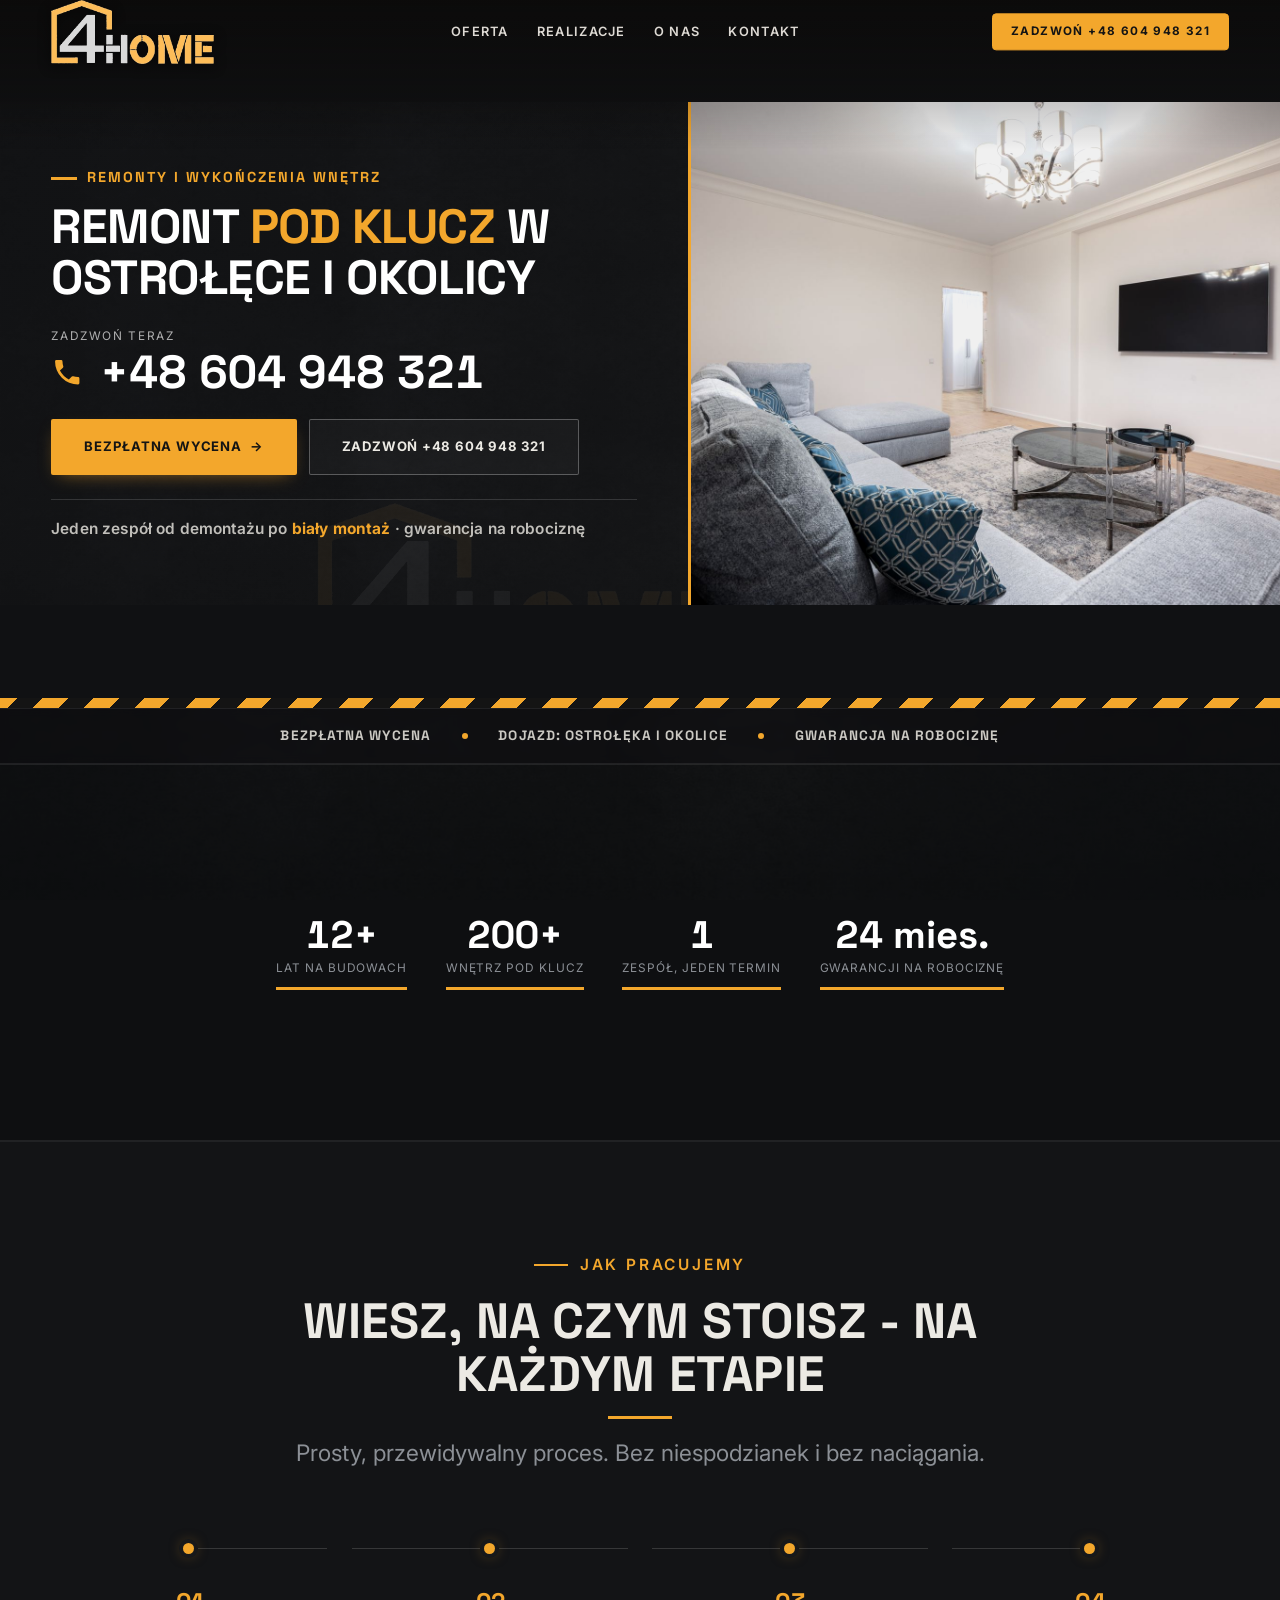
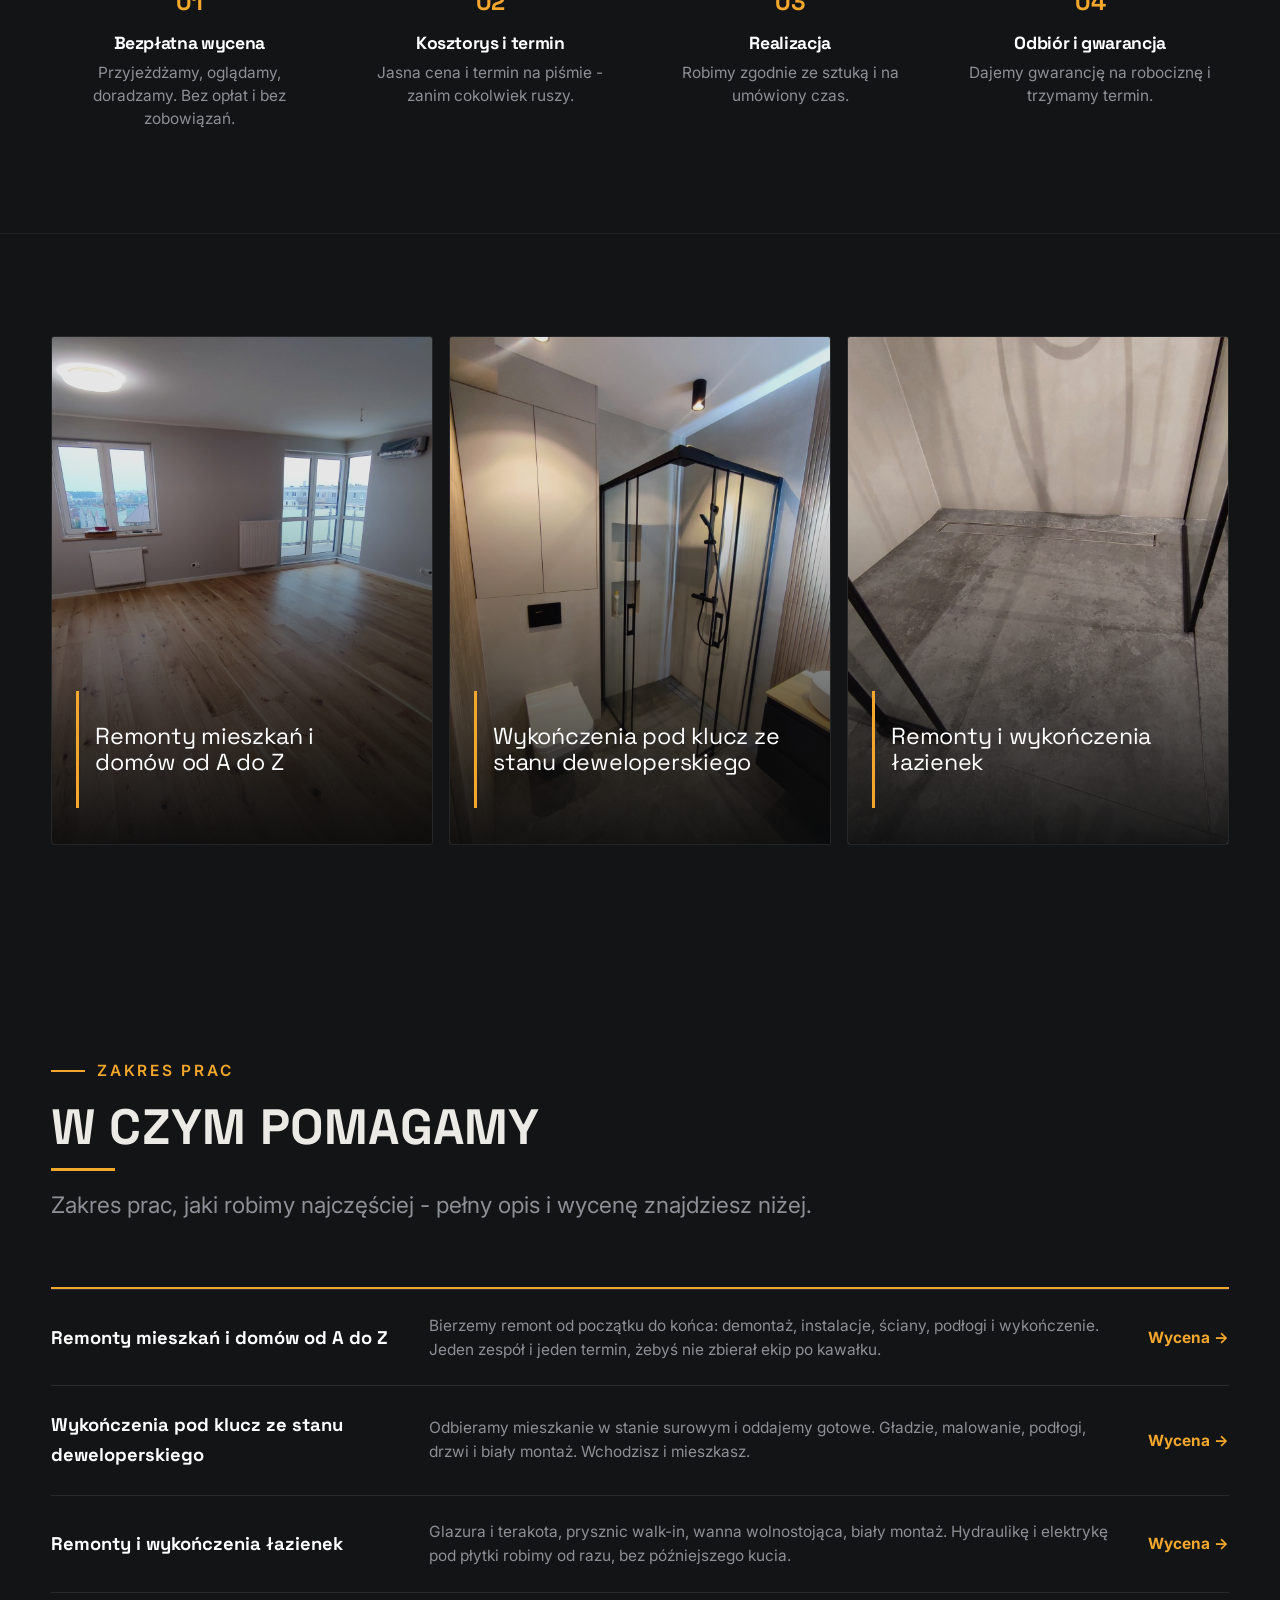
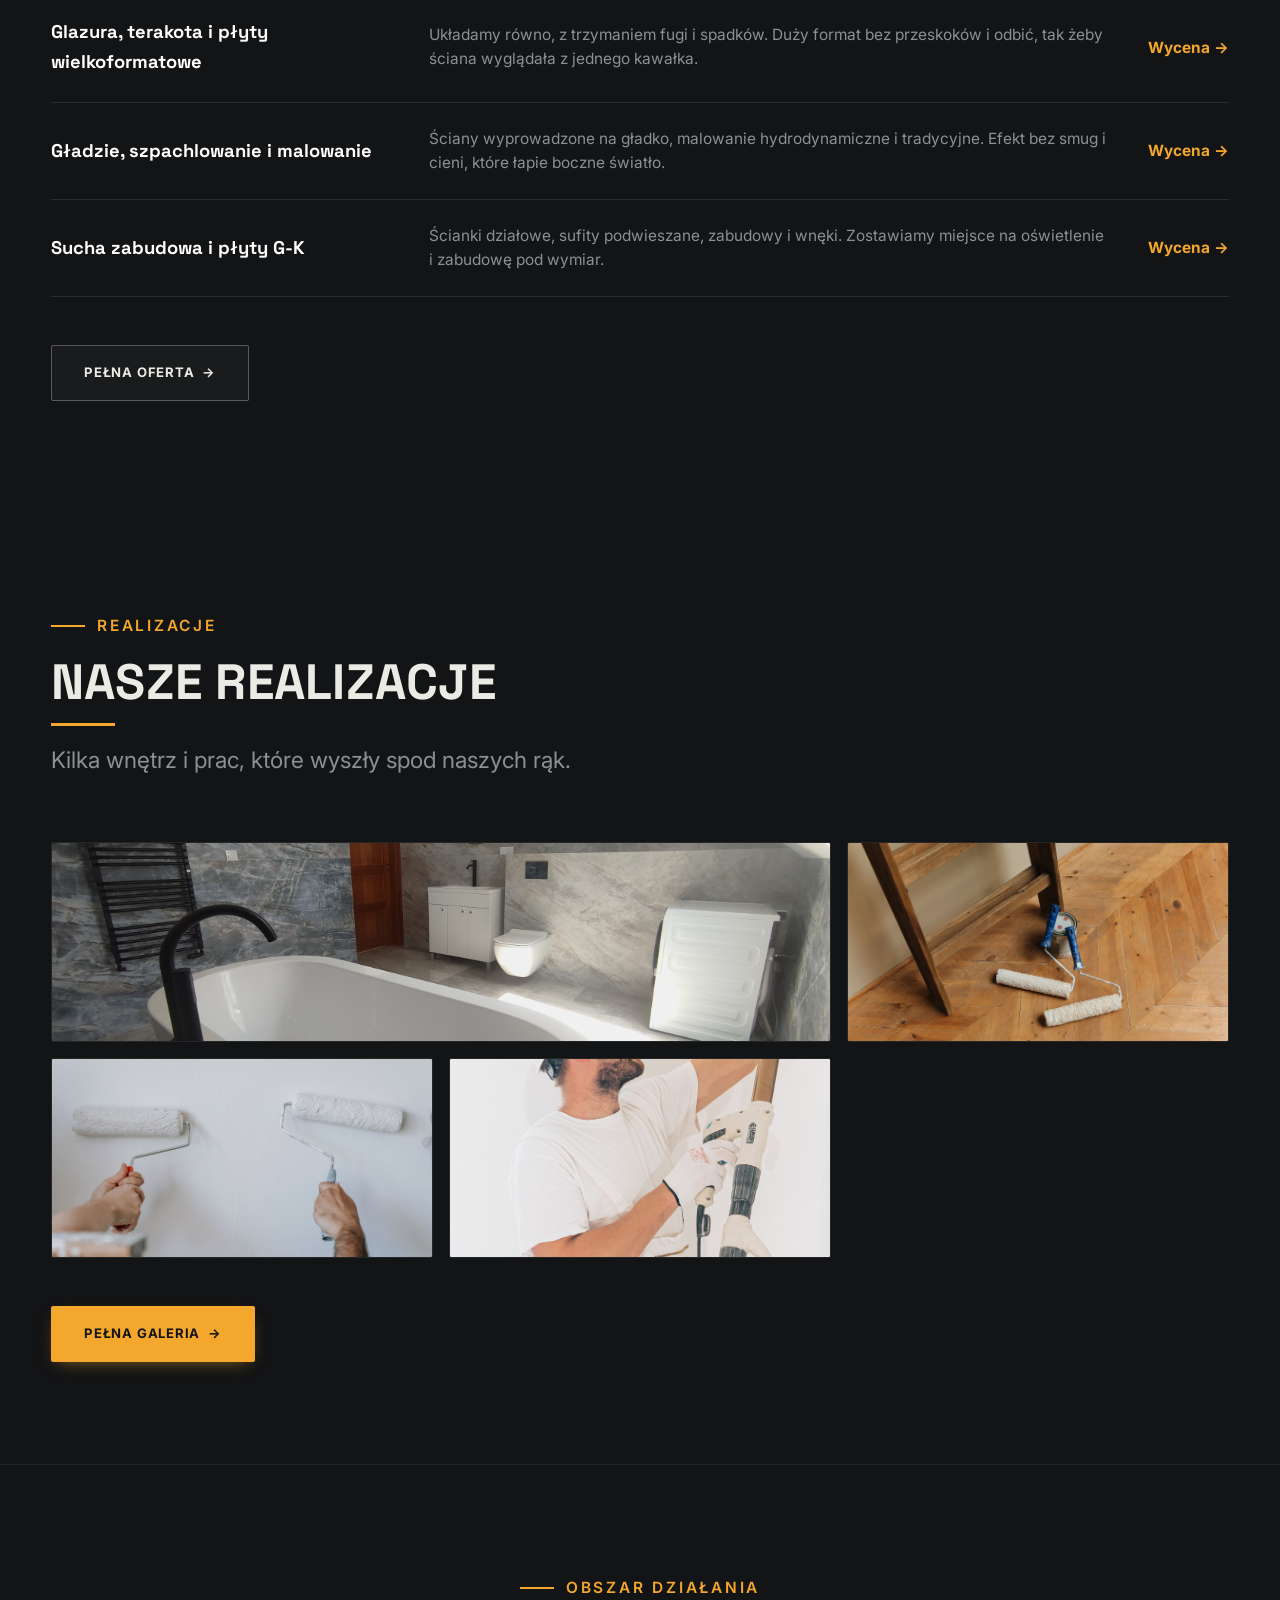
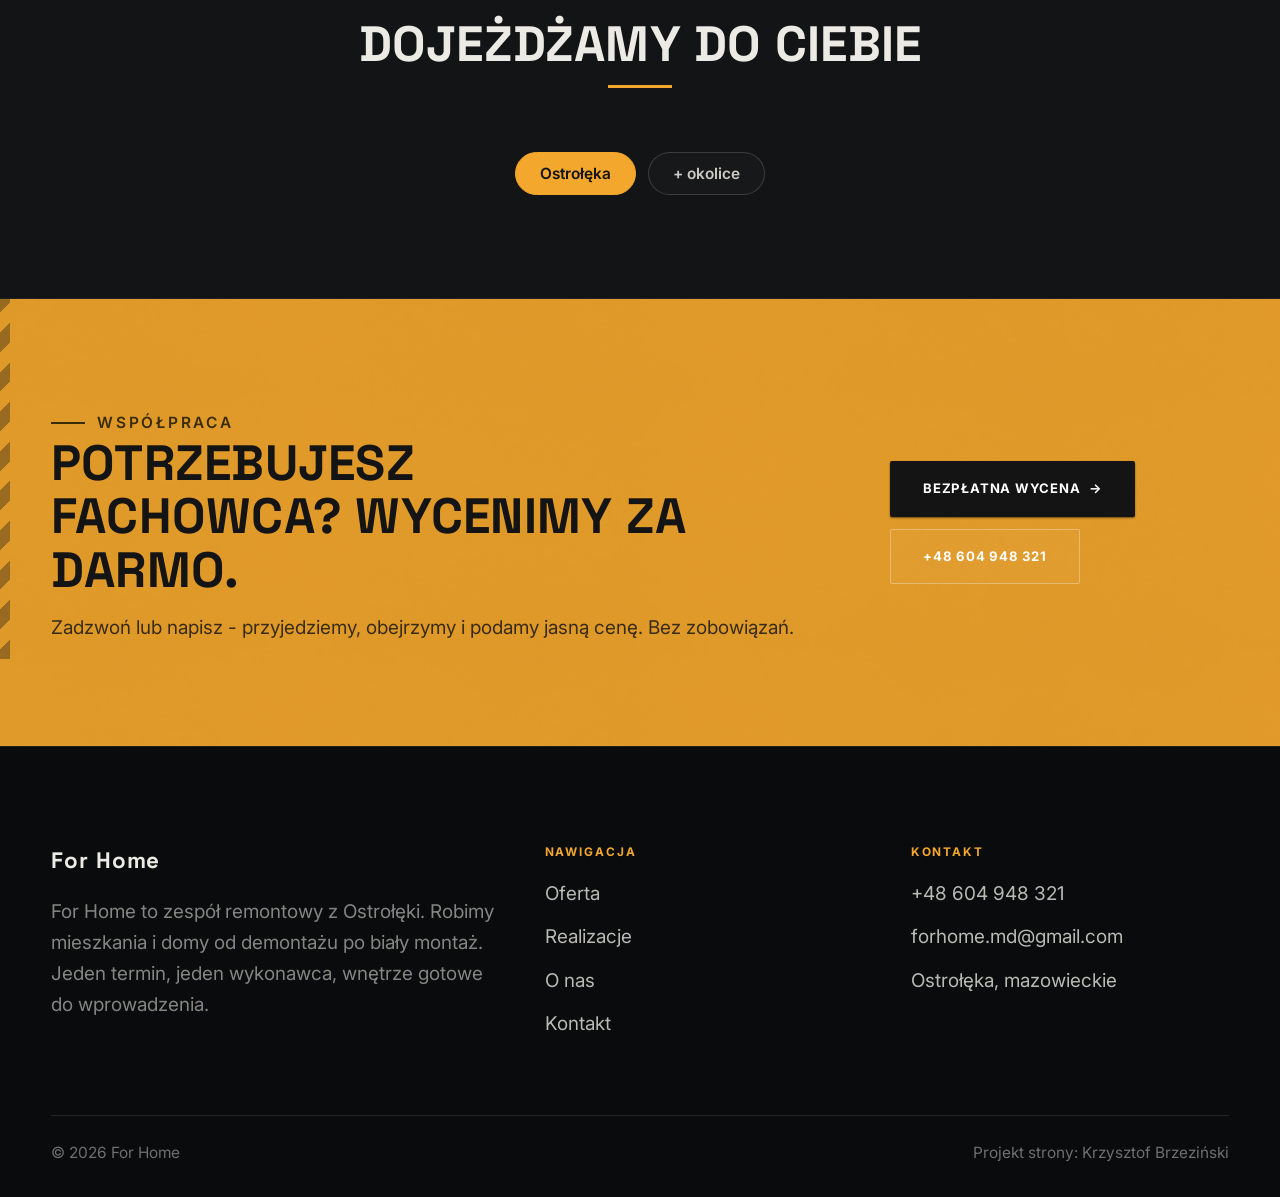
==== commit e00cb036: "4HOME: redesign na industrialny motyw beton + amber (brand) - tekstura betonu wycieta z logo (concre" ====
--- a/index.html
+++ b/index.html
@@ -14,7 +14,7 @@
 
 <header class="nav">
   <div class="wrap nav-inner">
-    <a class="brand brand-has-logo" href="index.html"><img class="brand-logo" src="img/logo.png" alt="For Home"></a>
+    <a class="brand brand-has-logo" href="index.html"><img class="brand-logo" src="img/logo-mark.png" alt="For Home"></a>
     <nav class="nav-links">
       <a href="oferta.html">Oferta</a>
       <a href="realizacje.html">Realizacje</a>
@@ -30,17 +30,28 @@
   <img class="hf-photo" src="img/hero.jpg" alt="For Home">
   <div class="hf-panel">
       <span class="hf-kicker">Remonty i wykończenia wnętrz</span>
-      <h1 class="hf-title">Remont pod klucz w Ostrołęce i okolicy</h1>
+      <h1 class="hf-title">Remont <em>pod klucz</em> w Ostrołęce i okolicy</h1>
       <a class="hf-phone" href="tel:+48604948321"><span class="hf-phone-lab">Zadzwoń teraz</span><span class="hf-phone-num"><svg class="ico-tel" width="16" height="16" viewBox="0 0 24 24" fill="none" aria-hidden="true"><path d="M6.6 10.8a15.5 15.5 0 0 0 6.6 6.6l2.2-2.2a1 1 0 0 1 1-.24 11.4 11.4 0 0 0 3.6.58 1 1 0 0 1 1 1V20a1 1 0 0 1-1 1A17 17 0 0 1 3 4a1 1 0 0 1 1-1h3.5a1 1 0 0 1 1 1c0 1.25.2 2.46.58 3.6a1 1 0 0 1-.25 1l-2.23 2.2Z" fill="currentColor"/></svg> +48 604 948 321</span></a>
       <div class="hf-actions">
         <a href="kontakt.html" class="btn btn-accent">Bezpłatna wycena <span class="arr">→</span></a>
         <a href="tel:+48604948321" class="btn btn-ghost hf-ghost">Zadzwoń +48 604 948 321</a>
       </div>
+      <div class="hf-trust">Jeden zespół od demontażu po <b>biały montaż</b> · gwarancja na robociznę</div>
   </div>
 </section>
 <section class="fach-promise">
   <div class="wrap">
     <ul class="fp-row reveal"><li>Bezpłatna wycena</li><li>Dojazd: Ostrołęka i okolice</li><li>Gwarancja na robociznę</li></ul>
+  </div>
+</section>
+<section class="trust-bar">
+  <div class="wrap">
+    <div class="tb-stats reveal">
+      <div class="tb-stat"><span class="tb-num">12+</span><span class="tb-lab">lat na budowach</span></div>
+      <div class="tb-stat"><span class="tb-num">200+</span><span class="tb-lab">wnętrz pod klucz</span></div>
+      <div class="tb-stat"><span class="tb-num">1</span><span class="tb-lab">zespół, jeden termin</span></div>
+      <div class="tb-stat"><span class="tb-num">24 mies.</span><span class="tb-lab">gwarancji na robociznę</span></div>
+    </div>
   </div>
 </section>
 <section class="proces fachowcy">
--- a/assets/styles.css
+++ b/assets/styles.css
@@ -625,3 +625,219 @@
 
 /* === auto-paleta ze zdjęć klienta (dopasowanie do estetyki socials) === */
 :root{--accent:#976133;--accent-d:#744922;--accent-soft:rgba(151,97,51,0.10);--paper:#F9F9F8;--paper-2:#EFEEED;--paper-3:#E8E7E5;}
+
+/* ============================================================
+   SKÓRKA: 4HOME — BETON PRZEMYSŁOWY (industrial fit-out, dark).
+   Nadpisuje całość: ciemna tekstura betonu z brandu + amber z logo.
+   Inspiracja: strony remontowo-wykończeniowe premium (dark hero,
+   duży telefon, taśma ostrzegawcza jako sygnatura, stencil display).
+   Doklejane NA WIERZCH — wygrywa nad wszystkim wyżej.
+   ============================================================ */
+:root{
+  --accent:#F3A72C;            /* amber z logo 4HOME */
+  --accent-d:#E0921A;
+  --accent-soft:rgba(243,167,44,.12);
+  --ink:#ECEAE4;              /* jasny tekst na betonie */
+  --ink-soft:#CBC9C3;
+  --muted:#8C9096;           /* chłodny szary betonu */
+  --line:rgba(255,255,255,.13);
+  --paper:#17181A;
+  --paper-2:#1B1D20;
+  --paper-3:#202225;
+  --dark:#0E0F11;
+  --surface:rgba(24,26,29,.66);    /* panel na betonie */
+  --surface-2:rgba(15,16,18,.82);
+  --hairline:1px solid var(--line);
+  --sh-sm:0 1px 2px rgba(0,0,0,.5);
+  --sh-md:0 10px 30px -12px rgba(0,0,0,.7);
+  --sh-lg:0 24px 60px -24px rgba(0,0,0,.85);
+}
+
+/* --- BAZA: tekstura betonu na całej stronie --- */
+body{
+  color:var(--ink);
+  background:#131416;
+  background-image:linear-gradient(rgba(14,15,17,.30),rgba(14,15,17,.30)),url("../img/concrete.jpg");
+  background-size:cover;
+  background-position:center;
+  background-attachment:fixed;
+}
+@media(max-width:820px){ body{background-attachment:scroll} }
+h1,h2,h3,h4{color:var(--ink)}
+h1,h2{font-family:var(--font-display);text-transform:uppercase;letter-spacing:-.01em}
+h2{letter-spacing:.005em}
+p{color:var(--ink-soft)}
+.muted{color:var(--muted)}
+::selection{background:var(--accent);color:#141414}
+
+/* delikatny beton „mid" pod sekcjami parzystymi zamiast jasnego --paper-2 */
+.proces,.fach-promise,.trust-bar,.manifesto,.obszar,.gateways-band{background-color:transparent}
+.proces,.manifesto,.obszar{
+  background-image:linear-gradient(rgba(19,20,22,.55),rgba(19,20,22,.72)),url("../img/concrete-mid.jpg");
+  background-size:cover;background-position:center;background-attachment:fixed;
+  border-block:1px solid rgba(255,255,255,.06);
+}
+@media(max-width:820px){.proces,.manifesto,.obszar{background-attachment:scroll}}
+
+/* --- TAŚMA OSTRZEGAWCZA (sygnatura marki) --- */
+.hazard{height:10px;width:100%;
+  background:repeating-linear-gradient(-45deg,var(--accent) 0 18px,#141414 18px 36px);
+  opacity:.92}
+
+/* --- EYEBROW / HEAD --- */
+.eyebrow{color:var(--accent)}
+.eyebrow::before{background:var(--accent);height:2px;width:34px}
+.head p{color:var(--muted)}
+.head h2::after{background:var(--accent);height:3px}
+.head.reveal.in h2::after,.head.center.reveal.in h2::after{width:64px}
+
+/* --- BUTTONS --- */
+.btn{border-radius:2px;font-weight:700;text-transform:uppercase;letter-spacing:.06em;font-size:.82rem}
+.btn-accent{background:var(--accent);color:#141414;box-shadow:0 6px 18px -8px rgba(243,167,44,.6)}
+.btn-accent:hover{background:#ffb838;color:#141414;box-shadow:0 10px 26px -10px rgba(243,167,44,.7)}
+.btn-ghost{background:rgba(255,255,255,.03);color:var(--ink);border-color:rgba(255,255,255,.28)}
+.btn-ghost:hover{border-color:var(--accent);color:var(--accent);background:rgba(243,167,44,.06)}
+.btn-light{background:#ECEAE4;color:#141414}
+.btn-light:hover{background:#fff}
+
+/* --- NAV (dark concrete, amber CTA) --- */
+.nav .brand-logo{filter:drop-shadow(0 2px 6px rgba(0,0,0,.6))}
+.nav.nav-solid{background:rgba(14,15,17,.86);backdrop-filter:saturate(120%) blur(12px);border-bottom:1px solid rgba(255,255,255,.08)}
+.nav.nav-solid .brand .name{color:var(--ink)}
+.nav.nav-solid .brand .sub{color:var(--accent)}
+.nav.nav-solid .nav-links a:not(.btn-accent){color:rgba(236,234,228,.82)}
+.nav.nav-solid .nav-links a:not(.btn-accent):hover,.nav.nav-solid .nav-links a.active:not(.btn-accent){color:#fff}
+.nav.nav-solid .nav-links a:not(.btn-accent)::after{background:var(--accent)}
+.nav.nav-solid .nav-toggle span{background:var(--ink)}
+.nav .nav-links a.btn-accent,.nav.nav-solid .nav-links a.btn-accent{background:var(--accent);border-color:var(--accent);color:#141414}
+@media(min-width:681px){.nav:not(.nav-solid) .nav-links a.btn-accent{background:var(--accent);border-color:var(--accent);color:#141414}}
+@media(max-width:680px){.nav .nav-links{background:rgba(14,15,17,.97);backdrop-filter:blur(12px)}
+  .nav .nav-links a:not(.btn-accent){color:rgba(236,234,228,.9)}
+  .nav .nav-links a{border-bottom-color:rgba(255,255,255,.08)}}
+
+/* --- HERO FACHOWCY → industrial concrete --- */
+.hero-fach{position:relative;background:#101113;border-bottom:none}
+.hero-fach::after{content:"";position:absolute;left:0;right:0;bottom:0;height:10px;z-index:3;
+  background:repeating-linear-gradient(-45deg,var(--accent) 0 18px,#141414 18px 36px)}
+.hf-photo{filter:contrast(1.04) brightness(.94)}
+.hf-panel{position:relative;order:-1;overflow:hidden;
+  background:linear-gradient(120deg,rgba(16,17,19,.94),rgba(16,17,19,.80)),url("../img/concrete-mid.jpg");
+  background-size:cover;background-position:center;
+  border-right:3px solid var(--accent)}
+/* wielki znak domu-4 jako znak wodny w tle panelu */
+.hf-panel::before{content:"";position:absolute;right:-6%;bottom:-12%;width:min(60%,420px);aspect-ratio:576/227;
+  background:url("../img/logo-mark.png") no-repeat center/contain;opacity:.06;z-index:0;pointer-events:none;transform:rotate(0deg)}
+.hf-panel>*{position:relative;z-index:1}
+.hf-kicker{color:var(--accent);display:inline-flex;align-items:center;gap:.6rem}
+.hf-kicker::before{content:"";width:26px;height:3px;background:var(--accent);display:inline-block}
+.hf-title{color:#fff;text-transform:uppercase;letter-spacing:-.01em}
+.hf-title em{color:var(--accent);font-style:normal}
+.hf-phone-num .ico-tel{color:var(--accent)}
+.hf-trust{color:rgba(236,234,228,.8);border-top-color:rgba(255,255,255,.14)}
+.hf-trust b{color:var(--accent)}
+
+/* --- PROMISE BAR --- */
+.fach-promise{background:rgba(12,13,15,.75);border-block:1px solid rgba(255,255,255,.08);backdrop-filter:blur(4px)}
+.fp-row li{color:var(--ink-soft)}
+.fp-row li:not(:last-child)::after{background:var(--accent)}
+
+/* --- TRUST STRIP (liczby) --- */
+.trust-bar{background:rgba(12,13,15,.7);border-block:1px solid rgba(255,255,255,.08)}
+.tb-stat{border-bottom-color:var(--accent)}
+.tb-num{color:#fff}
+.tb-lab{color:var(--muted)}
+
+/* --- PROCES --- */
+.proces-line li::before{background:rgba(255,255,255,.15)}
+.proces-line li::after{background:var(--accent);box-shadow:0 0 0 4px #17181a,0 0 14px rgba(243,167,44,.5)}
+.proces-line .pno{color:var(--accent)}
+.proces-line h3{color:#fff}
+.proces-line p{color:var(--muted)}
+
+/* --- GATEWAYS --- */
+.gateway{border:1px solid rgba(255,255,255,.08)}
+.gateway img{filter:contrast(1.05) brightness(.9)}
+.gateway::after{background:linear-gradient(180deg,transparent 30%,rgba(10,11,12,.92))}
+.gateway .g-ttl{border-left:3px solid var(--accent);padding-left:var(--space-4);margin:var(--space-5);bottom:var(--space-3);width:auto}
+.gateway:hover img{filter:contrast(1.05) brightness(1)}
+
+/* --- LISTA USŁUG --- */
+.fach-uslugi .fu-list{border-top:2px solid var(--accent)}
+.fu-row{border-top-color:rgba(255,255,255,.1)}
+.fu-row:last-child{border-bottom-color:rgba(255,255,255,.1)}
+.fu-name{color:#fff}
+.fu-row:hover .fu-name{color:var(--accent)}
+.fu-desc{color:var(--muted)}
+.fu-cta{color:var(--accent)}
+.fu-cta:hover{color:#fff}
+
+/* --- GALLERY --- */
+.tile{border:1px solid rgba(255,255,255,.08);border-radius:2px}
+.tile img{filter:contrast(1.04) brightness(.94)}
+.tile:hover img{filter:contrast(1.04) brightness(1);transform:scale(1.05)}
+.tile .cap{background:linear-gradient(transparent,rgba(8,9,10,.9));border-left:3px solid var(--accent)}
+
+/* --- OBSZAR --- */
+.obszar-list li{border-color:rgba(255,255,255,.16);color:var(--ink-soft);background:rgba(255,255,255,.02)}
+.obszar-list li:hover{border-color:var(--accent);color:var(--accent)}
+.obszar-list li.is-home{background:var(--accent);border-color:var(--accent);color:#141414}
+
+/* --- CTA (blok amber przemysłowy) --- */
+.cta{background:var(--accent);color:#141414;position:relative;overflow:hidden}
+.cta::after{content:"";position:absolute;inset:0;opacity:.10;pointer-events:none;
+  background:url("../img/concrete-mid.jpg") center/cover;mix-blend-mode:multiply}
+.cta::before{content:"";position:absolute;left:0;top:0;bottom:0;width:10px;z-index:2;
+  background:repeating-linear-gradient(-45deg,#141414 0 14px,transparent 14px 28px);opacity:.35;border-radius:0}
+.cta h2{color:#141414}
+.cta p{color:rgba(20,20,20,.82)}
+.cta .eyebrow{color:#3a2c07}
+.cta .eyebrow::before{background:#3a2c07}
+.cta-actions .btn-light{background:#141414;color:#fff}
+.cta-actions .btn-light:hover{background:#000}
+.cta-actions .btn-ghost{color:#141414;border-color:rgba(20,20,20,.4)}
+.cta-actions .btn-ghost:hover{background:rgba(20,20,20,.08);color:#141414;border-color:#141414}
+
+/* --- FOOTER --- */
+footer{background:rgba(9,10,11,.92);border-top:1px solid rgba(255,255,255,.08)}
+.foot-brand .name{color:var(--ink)}
+.foot-brand p{color:rgba(236,234,228,.55)}
+.foot-col h4{color:var(--accent)}
+.foot-col a,.foot-col p{color:rgba(236,234,228,.78)}
+.foot-col a:hover{color:var(--accent)}
+.foot-bot{color:rgba(236,234,228,.45);border-top-color:rgba(255,255,255,.1)}
+
+/* --- STICKY-CALL (mobile) --- */
+.sticky-call{background:rgba(255,255,255,.08)}
+.sc-call{background:var(--accent);color:#141414}
+.sc-quote{background:#1b1d20;color:var(--ink)}
+
+/* --- PODSTRONY: pagehead / svc-row / split / kontakt --- */
+.pagehead{background:#101113;border-bottom:none}
+.pagehead::after{background:linear-gradient(180deg,rgba(10,11,12,.45),rgba(10,11,12,.82))}
+.pagehead img{filter:contrast(1.04) brightness(.9)}
+.svc-row+.svc-row{border-top-color:rgba(255,255,255,.1)}
+.svc-row .num{color:var(--accent)}
+.svc-row h3{color:#fff}
+.svc-row li{color:var(--muted)}
+.svc-row li::before{background:var(--accent)}
+.svc-row-art{border:1px solid rgba(255,255,255,.08)}
+.svc-row-art img{filter:contrast(1.04) brightness(.94)}
+.split-art{border:1px solid rgba(255,255,255,.08)}
+.split-art img{filter:contrast(1.04) brightness(.94)}
+.split-copy h2{color:#fff}
+.split-copy p{color:var(--ink-soft)}
+.info-row{border-bottom-color:rgba(255,255,255,.1)}
+.info-row .ic{background:var(--accent-soft);color:var(--accent)}
+.info-row .lbl{color:var(--muted)}
+.info-row .val{color:var(--ink)}
+.info-row a.val:hover{color:var(--accent)}
+.form{background:var(--surface-2);border-color:rgba(255,255,255,.1);backdrop-filter:blur(6px)}
+.form label{color:var(--ink)}
+.form input,.form textarea{background:rgba(0,0,0,.35);border-color:rgba(255,255,255,.14);color:var(--ink)}
+.form input::placeholder,.form textarea::placeholder{color:var(--muted)}
+.form input:focus,.form textarea:focus{border-color:var(--accent);background:rgba(0,0,0,.5)}
+.form .note{color:var(--muted)}
+.map{filter:grayscale(.3) contrast(1.05) brightness(.85) invert(.9) hue-rotate(180deg)}
+
+/* --- reveal linia pod h2 na .cta (kontrast) --- */
+.cta .head h2::after{background:#141414}
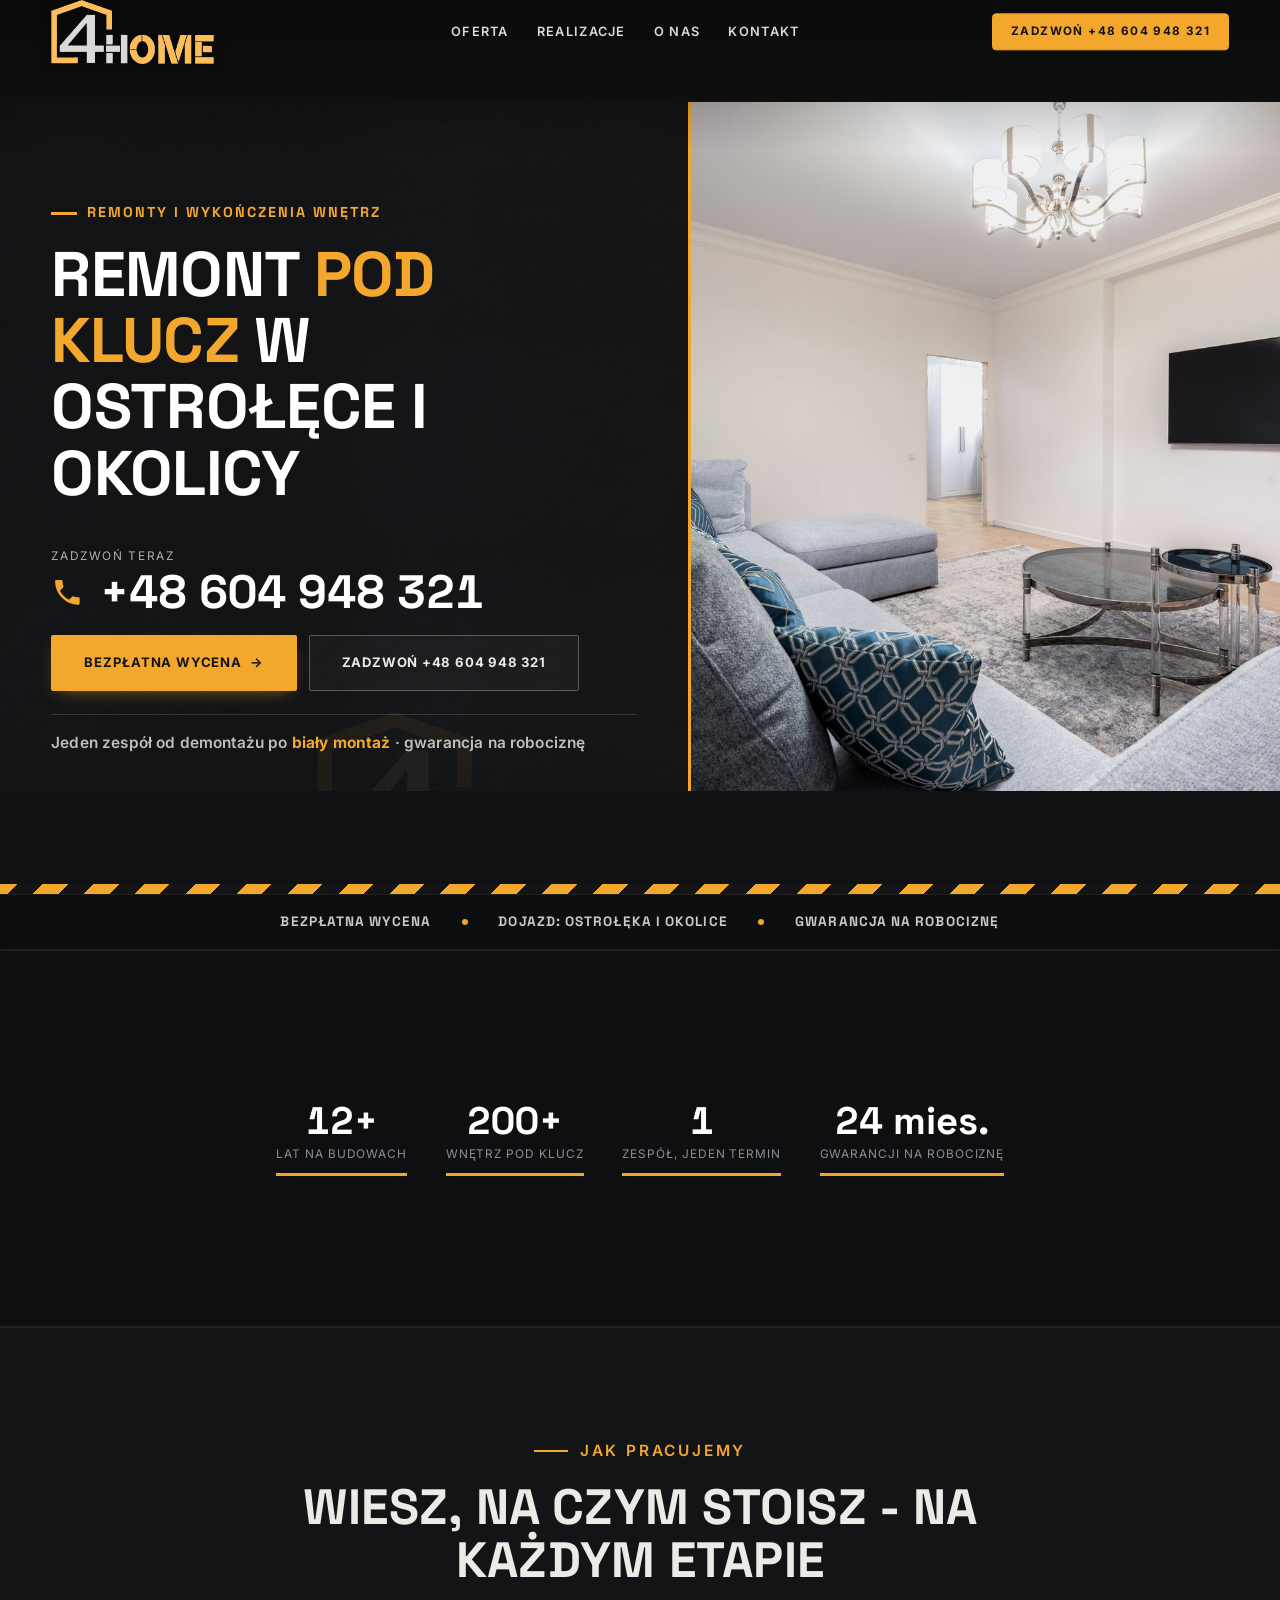
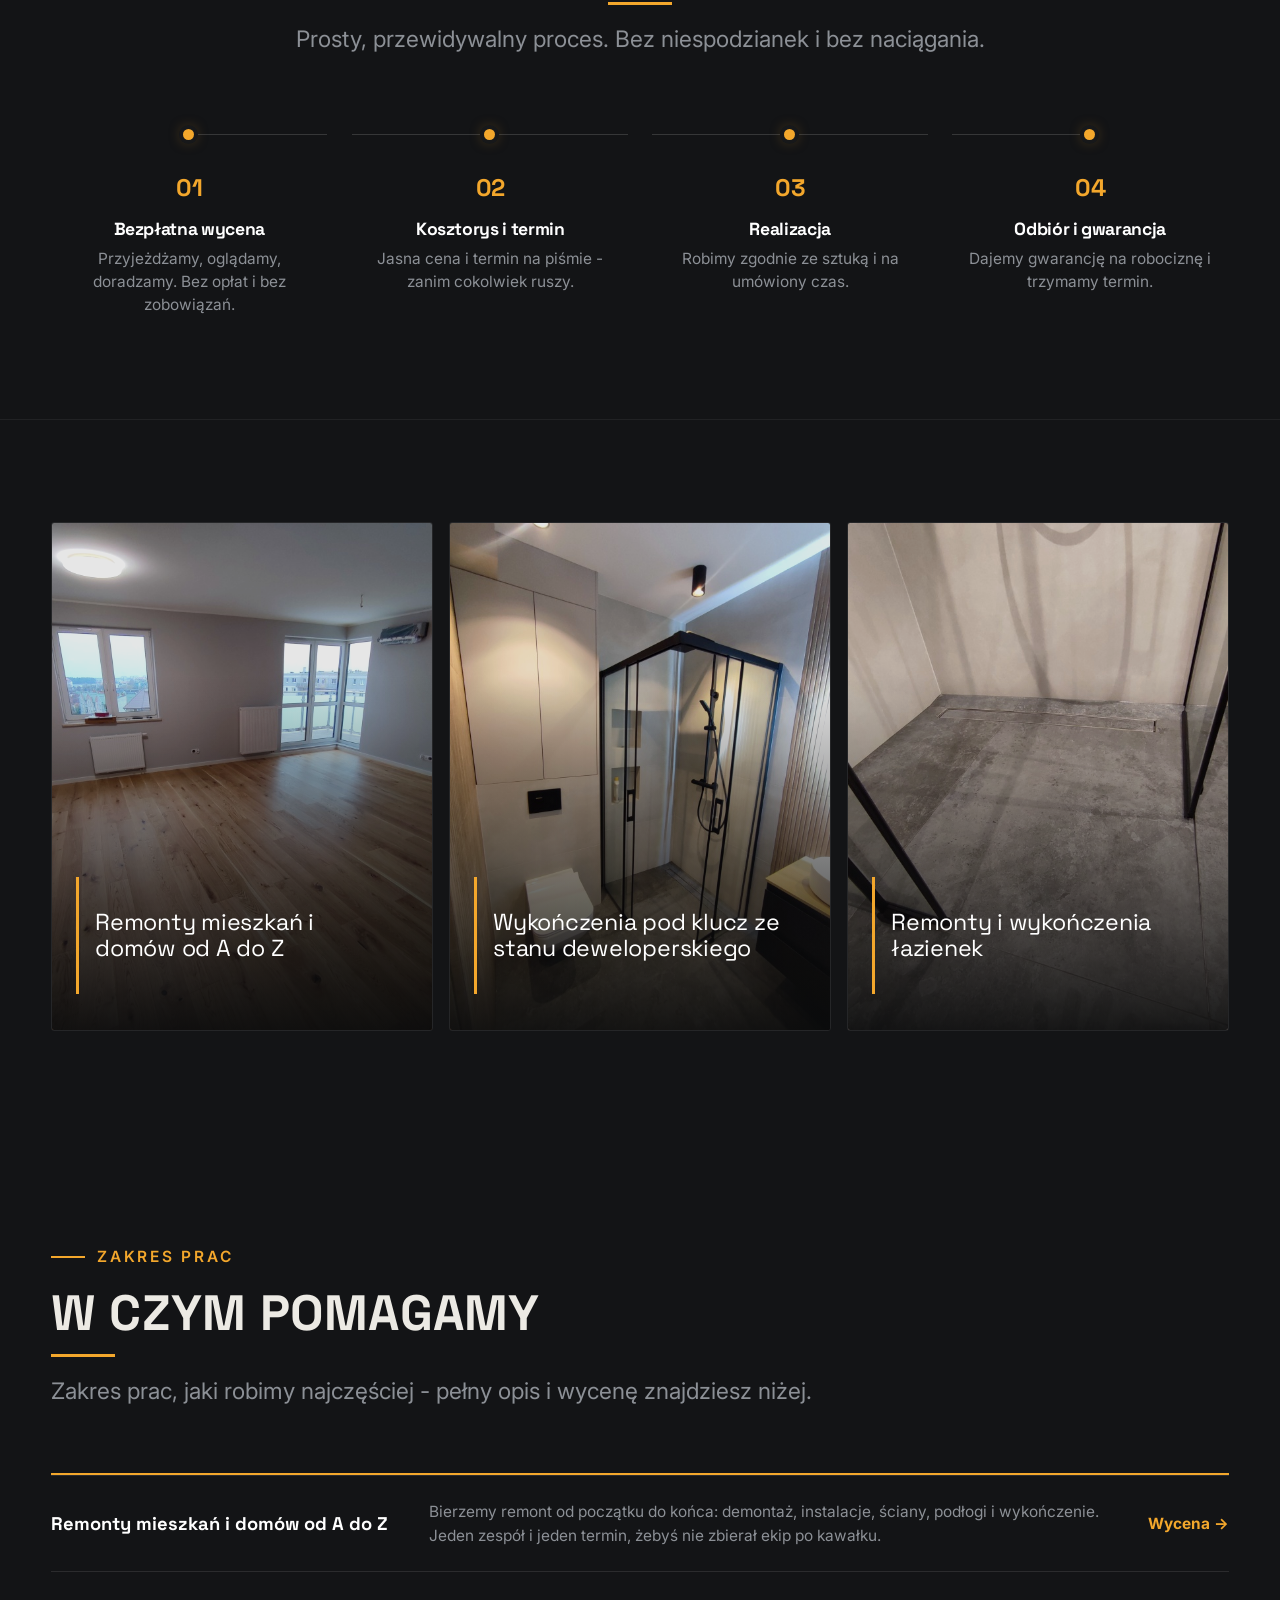
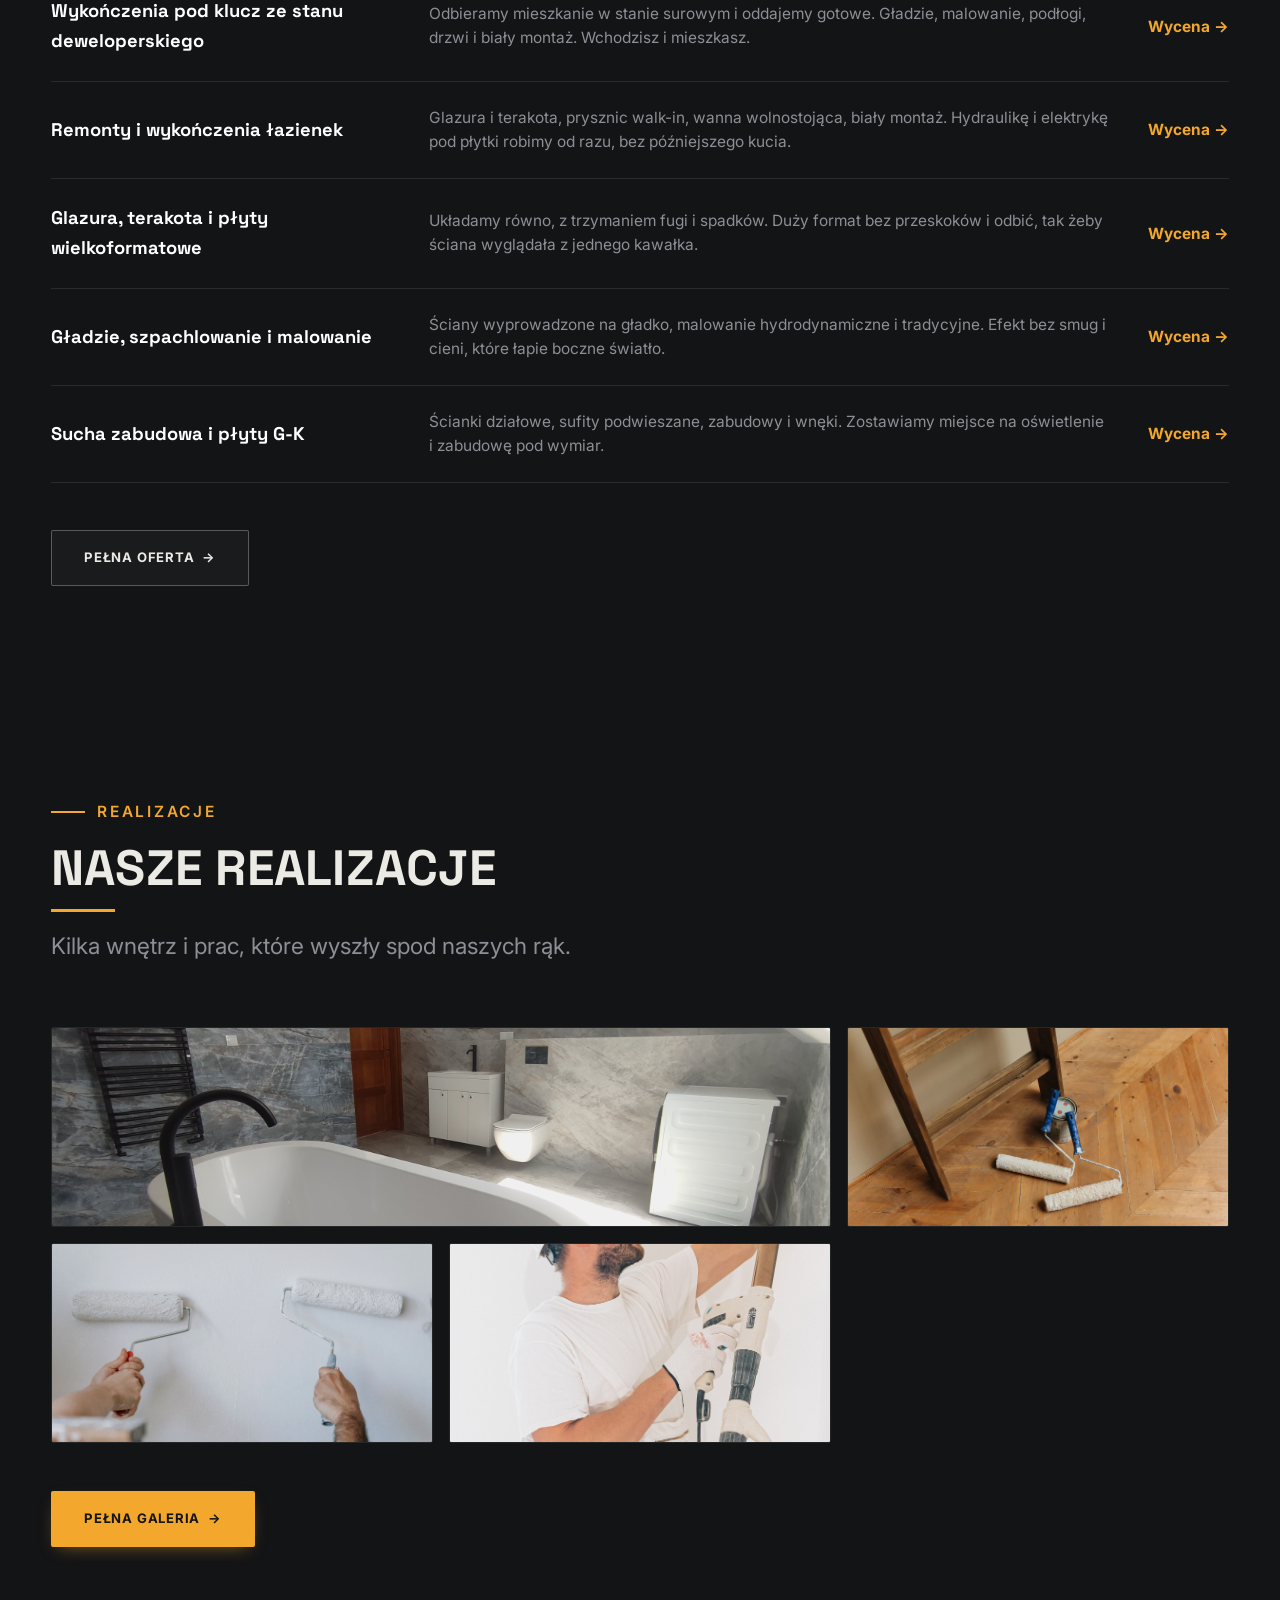
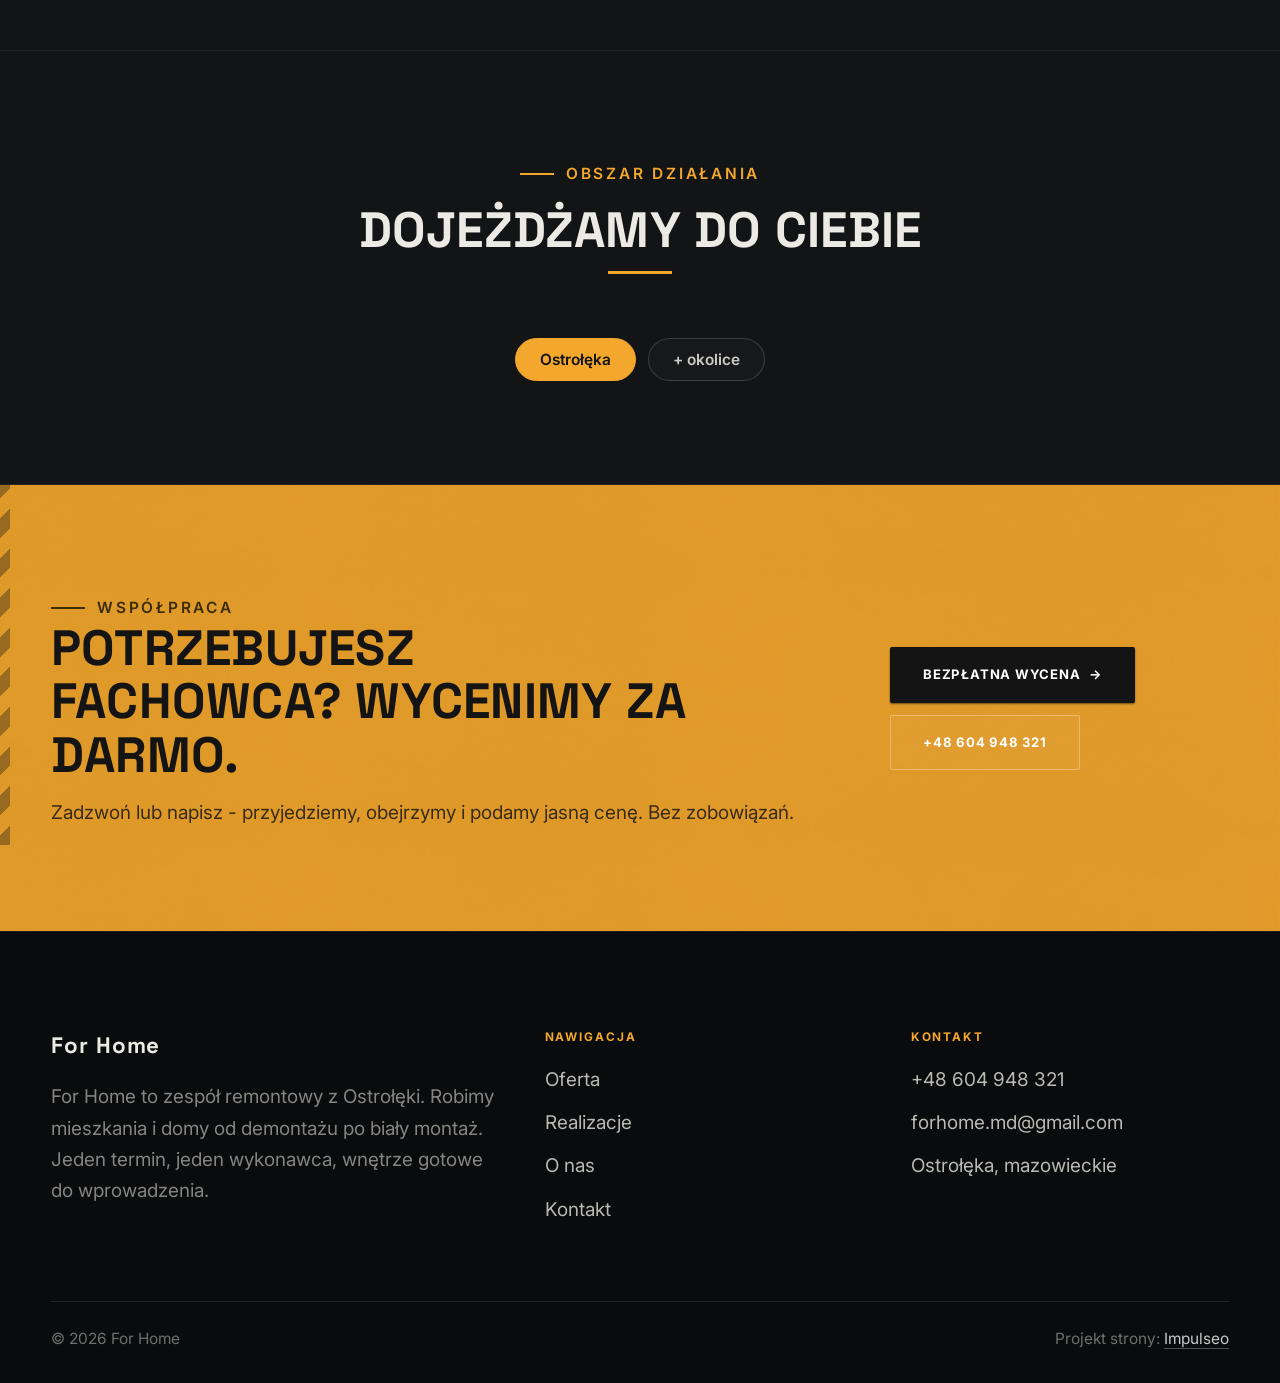
==== commit 39e90597: "Stopka: podpis Impulseo z linkiem + poprawka znikajacego napisu w naglowku" ====
--- a/index.html
+++ b/index.html
@@ -158,7 +158,7 @@
     </div>
     <div class="foot-bot">
       <span>© 2026 For Home</span>
-      <span>Projekt strony: Krzysztof Brzeziński</span>
+      <span>Projekt strony: <a class="foot-credit" href="https://impulseo.pl" target="_blank" rel="noopener">Impulseo</a></span>
     </div>
   </div>
 </footer>
--- a/assets/styles.css
+++ b/assets/styles.css
@@ -1,7 +1,7 @@
 /* ============================================================
    STOLBASZ — premium, architektoniczny B2B fit-out
    Jasna paleta, zero brązu. System wg premium-web-craft.
-   Projekt strony: Krzysztof Brzeziński
+   Projekt strony: Impulseo (impulseo.pl)
    ============================================================ */
 
 :root{
@@ -841,3 +841,64 @@
 
 /* --- reveal linia pod h2 na .cta (kontrast) --- */
 .cta .head h2::after{background:#141414}
+
+/* === HERO-FIT (29.07.2026) — hero DOPASOWUJE SIĘ do wysokości okna =========================
+   Zgłoszenie K. 29.07: na jego laptopie przyciski CTA w hero były ucięte dolną krawędzią
+   (Modern House). Pomiar headless (1512x879 → realny widok 792 px): dolna krawędź CTA
+   wypadała 123 px POD ekranem. Nawet przy maksymalnym oknie (982) było -20 px.
+
+   DLACZEGO POPRZEDNI FIX NIE DZIAŁAŁ: 27.07 dołożyliśmy @media(max-height:820px) — próg.
+   Widok K. ma ~792-895 px, czyli TUŻ NAD progiem → reguła w ogóle się nie włączała.
+   Progi są kruche: każdy inny laptop/dok/pasek zakładek przesuwa granicę.
+
+   ROZWIĄZANIE: zero progów. Każdy rozmiar, który decyduje o wysokości hero (typografia,
+   odstępy, padding), dostaje `min(dotychczasowa-wartość, X svh)` — czyli na wysokim ekranie
+   nic się nie zmienia, a im niższe okno, tym płynniej mniejsze. Treści NIE ucinamy.
+
+   Doklejane na SAM KONIEC styles.css (po motion) → wygrywa kaskadę, nie rusza reguł w miejscu.
+   Weryfikacja: tools-retrofit/measure_fold.py (mierzy zapas pod CTA dla 720/800/879/982). */
+
+/* ---------- HERO KINOWY (strona główna, rodziny „editorial") ---------- */
+.hero-cine .wrap{padding-block:min(var(--space-8),4svh)}
+.hero-cine .eyebrow{margin-bottom:min(var(--space-5),2svh)}
+.hero-cine h1{font-size:min(clamp(2.9rem,2rem + 4.4vw,5.2rem),7.6svh);
+  margin-bottom:min(var(--space-5),2.4svh)}
+.hero-cine .lead{font-size:min(1.125rem,2.3svh);line-height:1.55;
+  margin-bottom:min(var(--space-7),3.2svh)}
+
+/* ---------- HERO FACHOWCY — wariant A (pełny ekran) ---------- */
+.hf-panel{padding-top:min(clamp(6.5rem,13vh,9rem),11svh);
+  padding-bottom:min(clamp(2.6rem,6vh,3.6rem),4svh)}
+.hf-title{font-size:min(clamp(2.3rem,1.6rem + 3.2vw,4.3rem),7svh);
+  margin-top:min(var(--space-4),1.8svh);margin-bottom:min(var(--space-4),1.8svh)}
+.hf-lead{font-size:min(1.18rem,2.3svh);line-height:1.5}
+.hf-phone{margin-top:min(var(--space-6),2.8svh);margin-bottom:min(var(--space-5),2.2svh)}
+.hf-phone-num{font-size:min(clamp(2rem,1.5rem + 2.4vw,3.05rem),5.2svh)}
+.hf-trust{margin-top:min(var(--space-6),2.6svh);padding-top:min(var(--space-4),1.6svh)}
+
+/* Telefon: tam liczy się czytelność, nie upychanie — skalowanie wysokością wyłączone,
+   bo przy 844 px wysokości ekranu svh-limity zaczęłyby zmniejszać tekst bez potrzeby. */
+@media(max-width:680px){
+  .hero-cine h1{font-size:clamp(1.9rem,1.15rem + 4.4vw,2.7rem)}
+  .hero-cine .lead{font-size:.98rem}
+  .hf-title{font-size:clamp(2.1rem,1.6rem + 3.2vw,3rem)}
+  .hf-lead{font-size:1rem}
+  .hf-phone-num{font-size:clamp(1.9rem,1.5rem + 2.4vw,2.5rem)}
+}
+/* === /HERO-FIT === */
+
+
+/* ====== IMPULSEO-FIX-20260731 ======================================================
+   1) PODPIS w stopce jest teraz linkiem do impulseo.pl - ma być widocznie klikalny.
+   2) ŻYWY NAGŁÓWEK: warstwa przenikających kadrów (.mt-hero-layer) miała z-index:1, więc
+      lądowała NAD przyciemnieniem hero, a w rodzinie „fachowcy" nawet nad panelem z tekstem
+      (.hf-panel nie miał własnego z-index). Efekt: przy zmianie zdjęcia napis znikał i wracał.
+      Teraz warstwa idzie tam, gdzie zdjęcie tła (z-index:-2), a treść nagłówka dostaje twardy
+      z-index:3. Zmieniają się WYŁĄCZNIE zdjęcia w tle - napis stoi nieruchomo.
+      (hero-cine celowo pominięte: tam img ma z-index:0 i układ był poprawny.) */
+.foot-bot a.foot-credit{color:rgba(255,255,255,.78);text-decoration:none;border-bottom:1px solid rgba(255,255,255,.28)}
+.foot-bot a.foot-credit:hover{color:#fff;border-bottom-color:#fff}
+.hero-fach > img.mt-hero-layer,.hero-gastro > img.mt-hero-layer,.hero-auto > img.mt-hero-layer,
+.hero-dom > img.mt-hero-layer,.hero-studio > img.mt-hero-layer{z-index:-2}
+.hf-panel,.hf-inner,.hd-panel,.hk-panel,.ha-inner,.hs-inner,.hg-inner{position:relative;z-index:3}
+/* ====== koniec IMPULSEO-FIX-20260731 ====== */
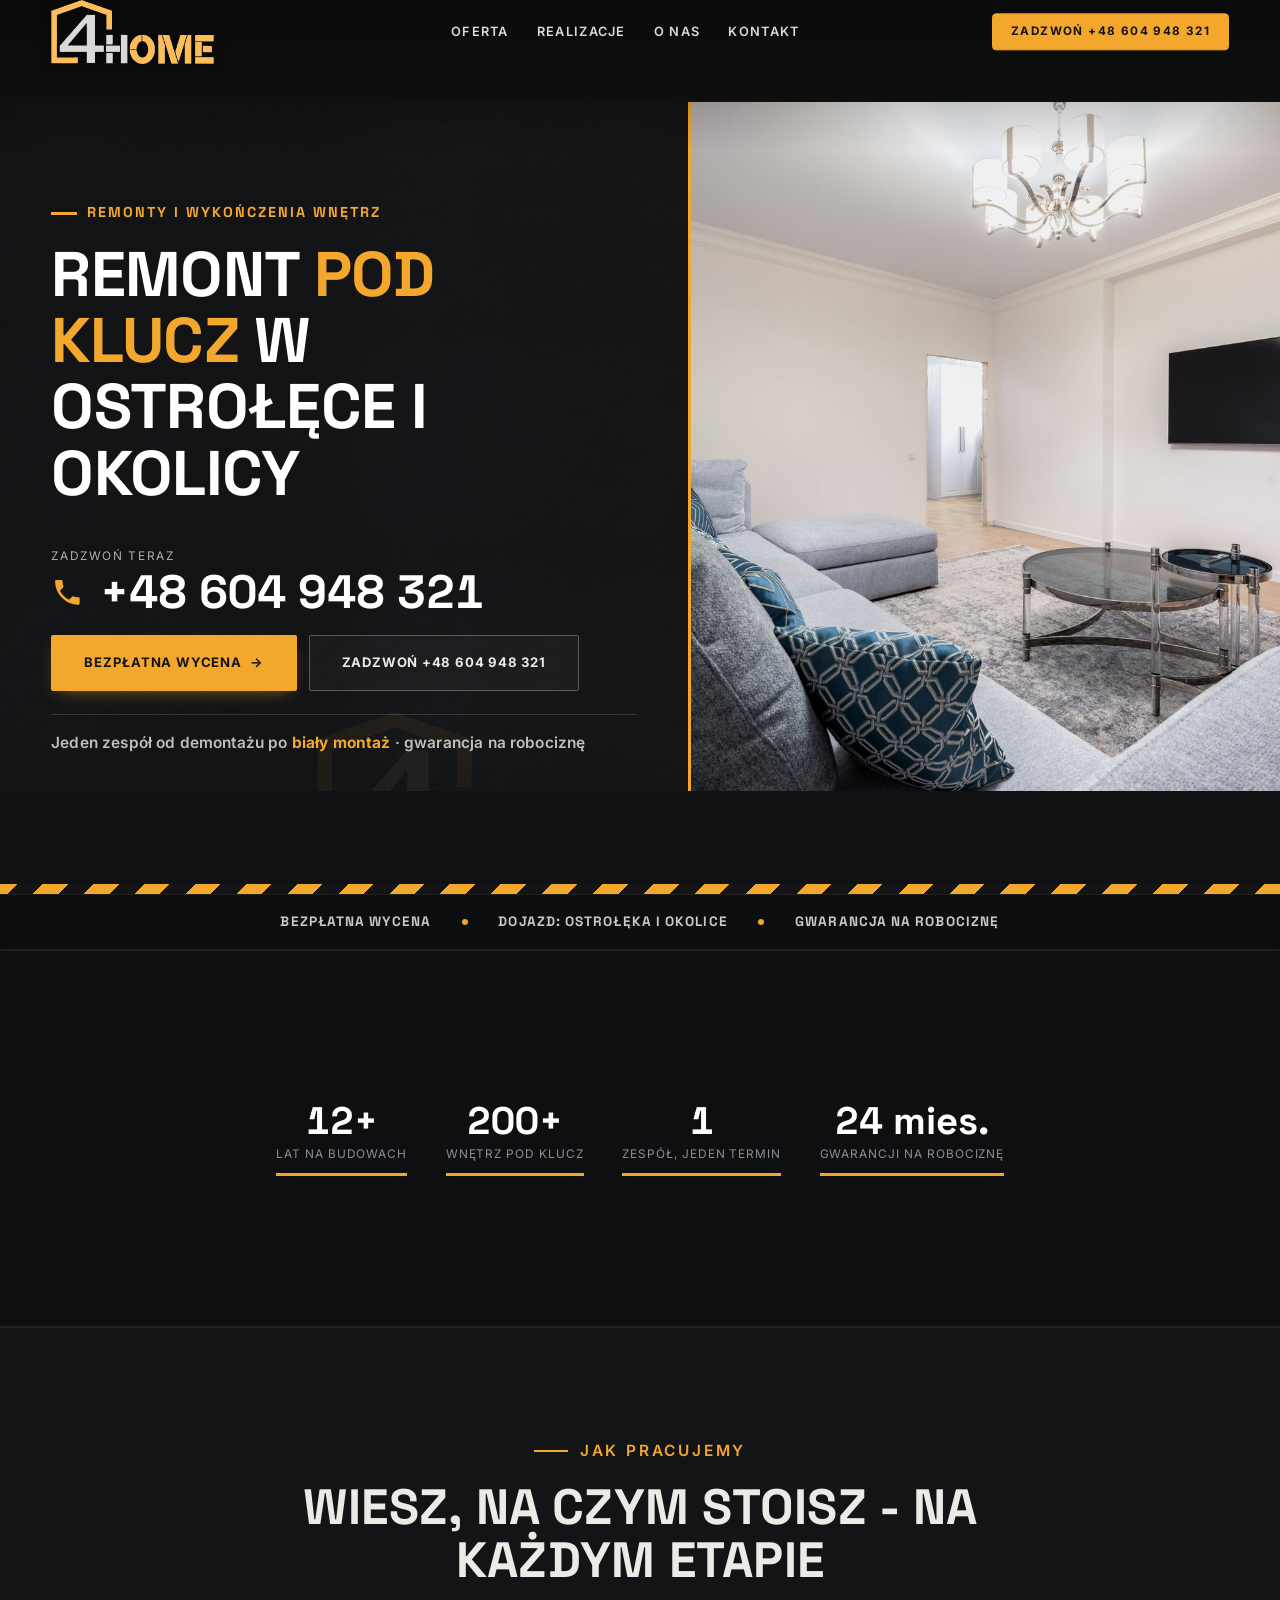
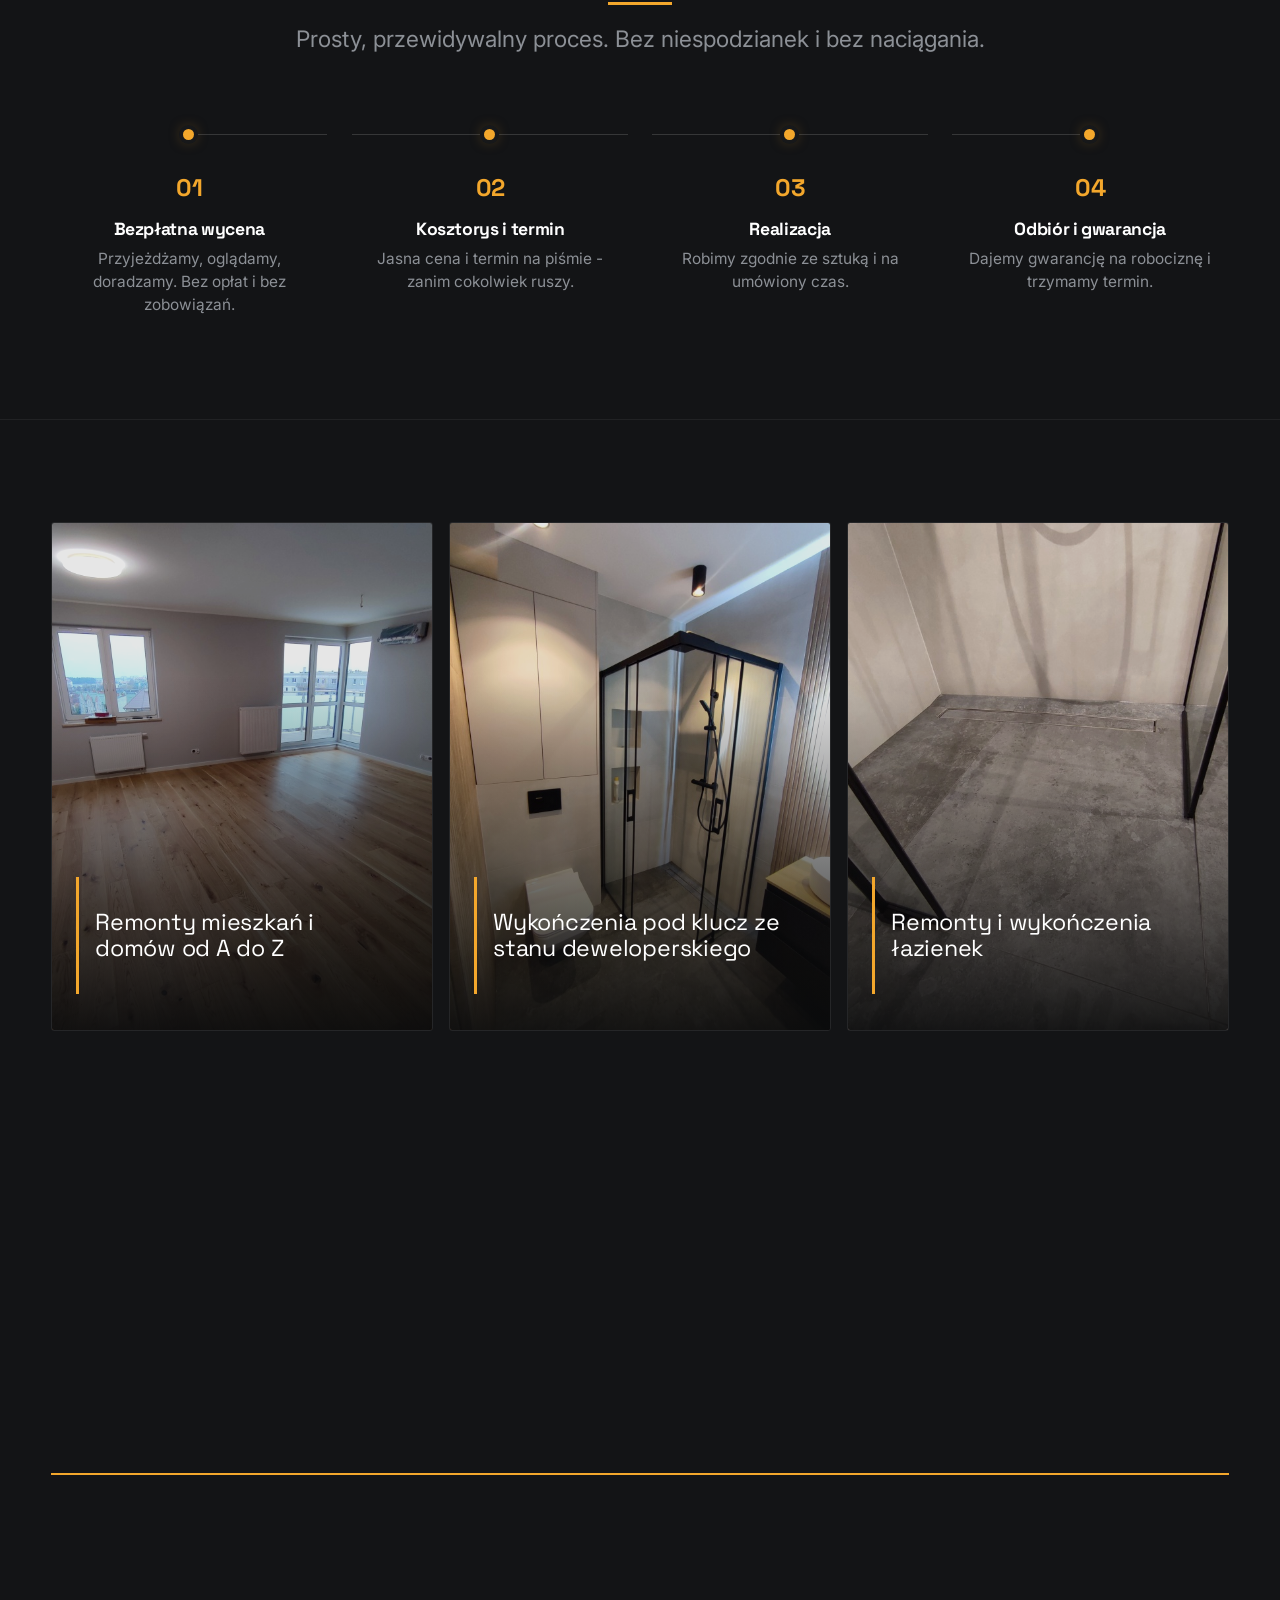
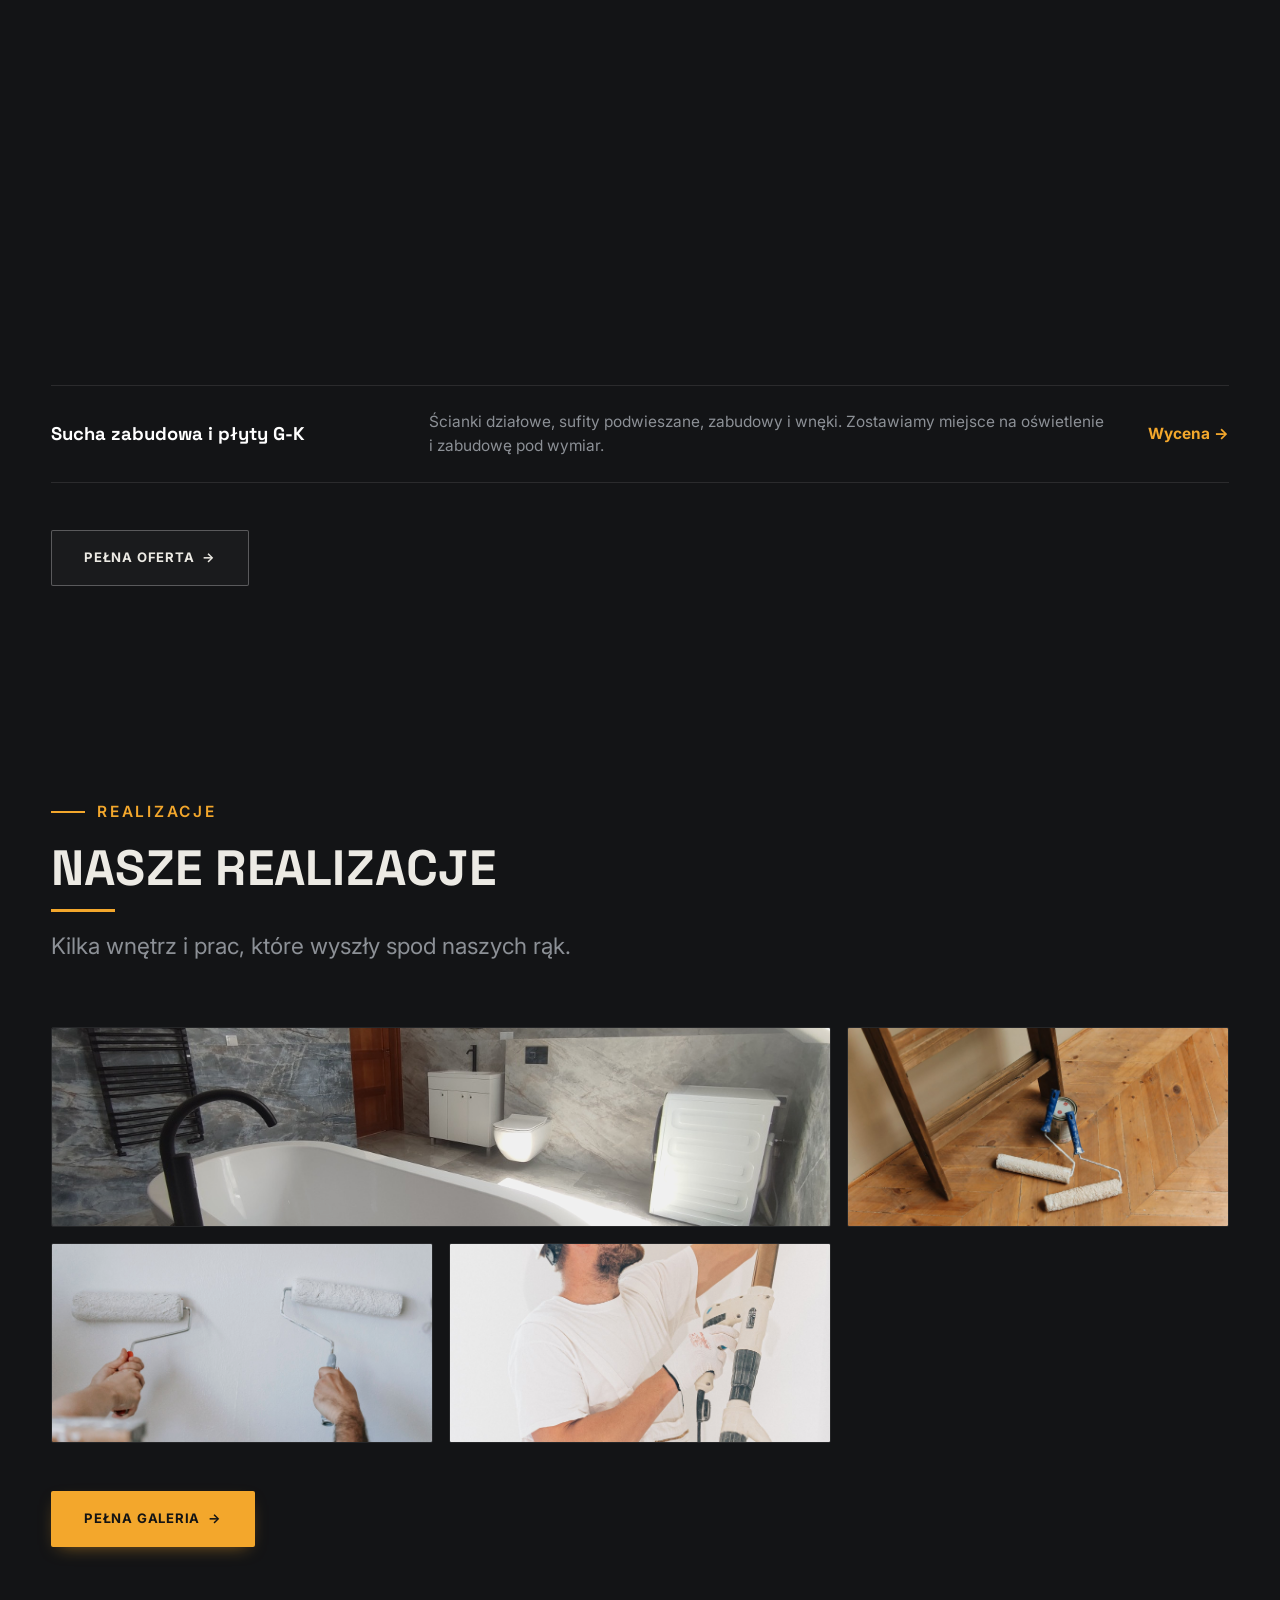
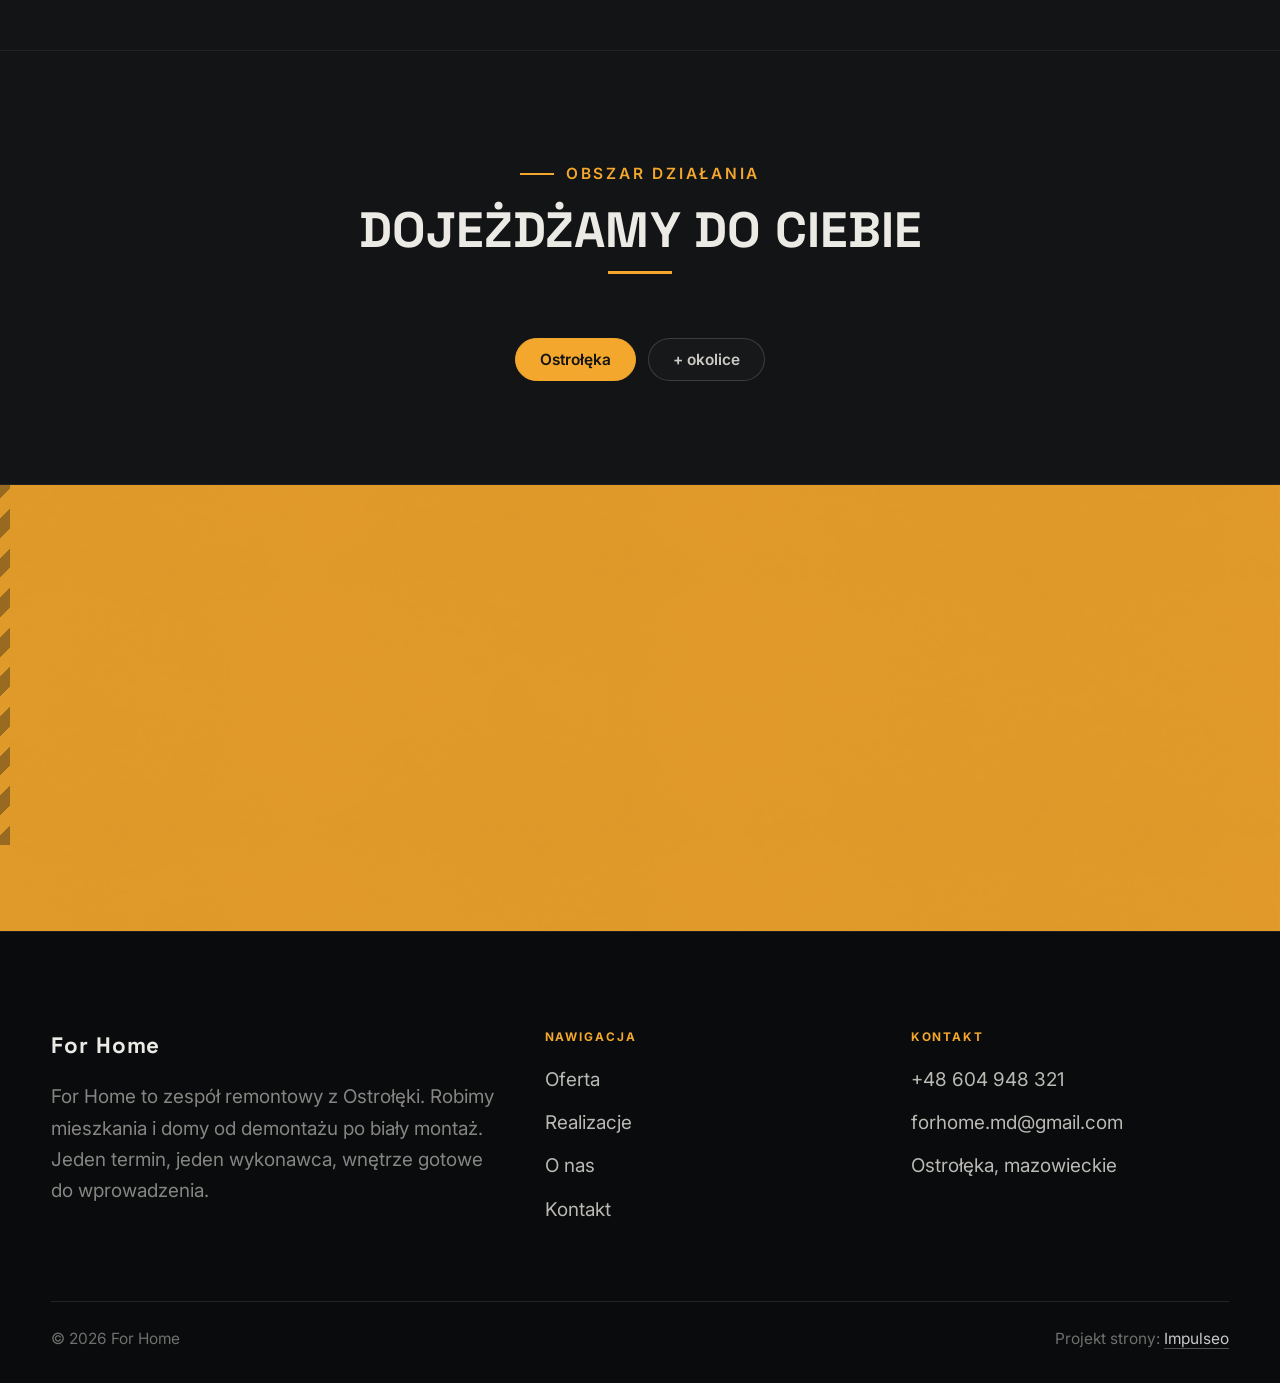
==== commit 86942ac4: "Dema nie mogą wpadać do wyszukiwarek: noindex na wszystkich podstronach" ====
--- a/index.html
+++ b/index.html
@@ -1,6 +1,7 @@
 <!DOCTYPE html>
 <html lang="pl">
 <head>
+<meta name="robots" content="noindex, nofollow">
 <meta charset="UTF-8">
 <meta name="viewport" content="width=device-width, initial-scale=1.0">
 <title>For Home</title>
